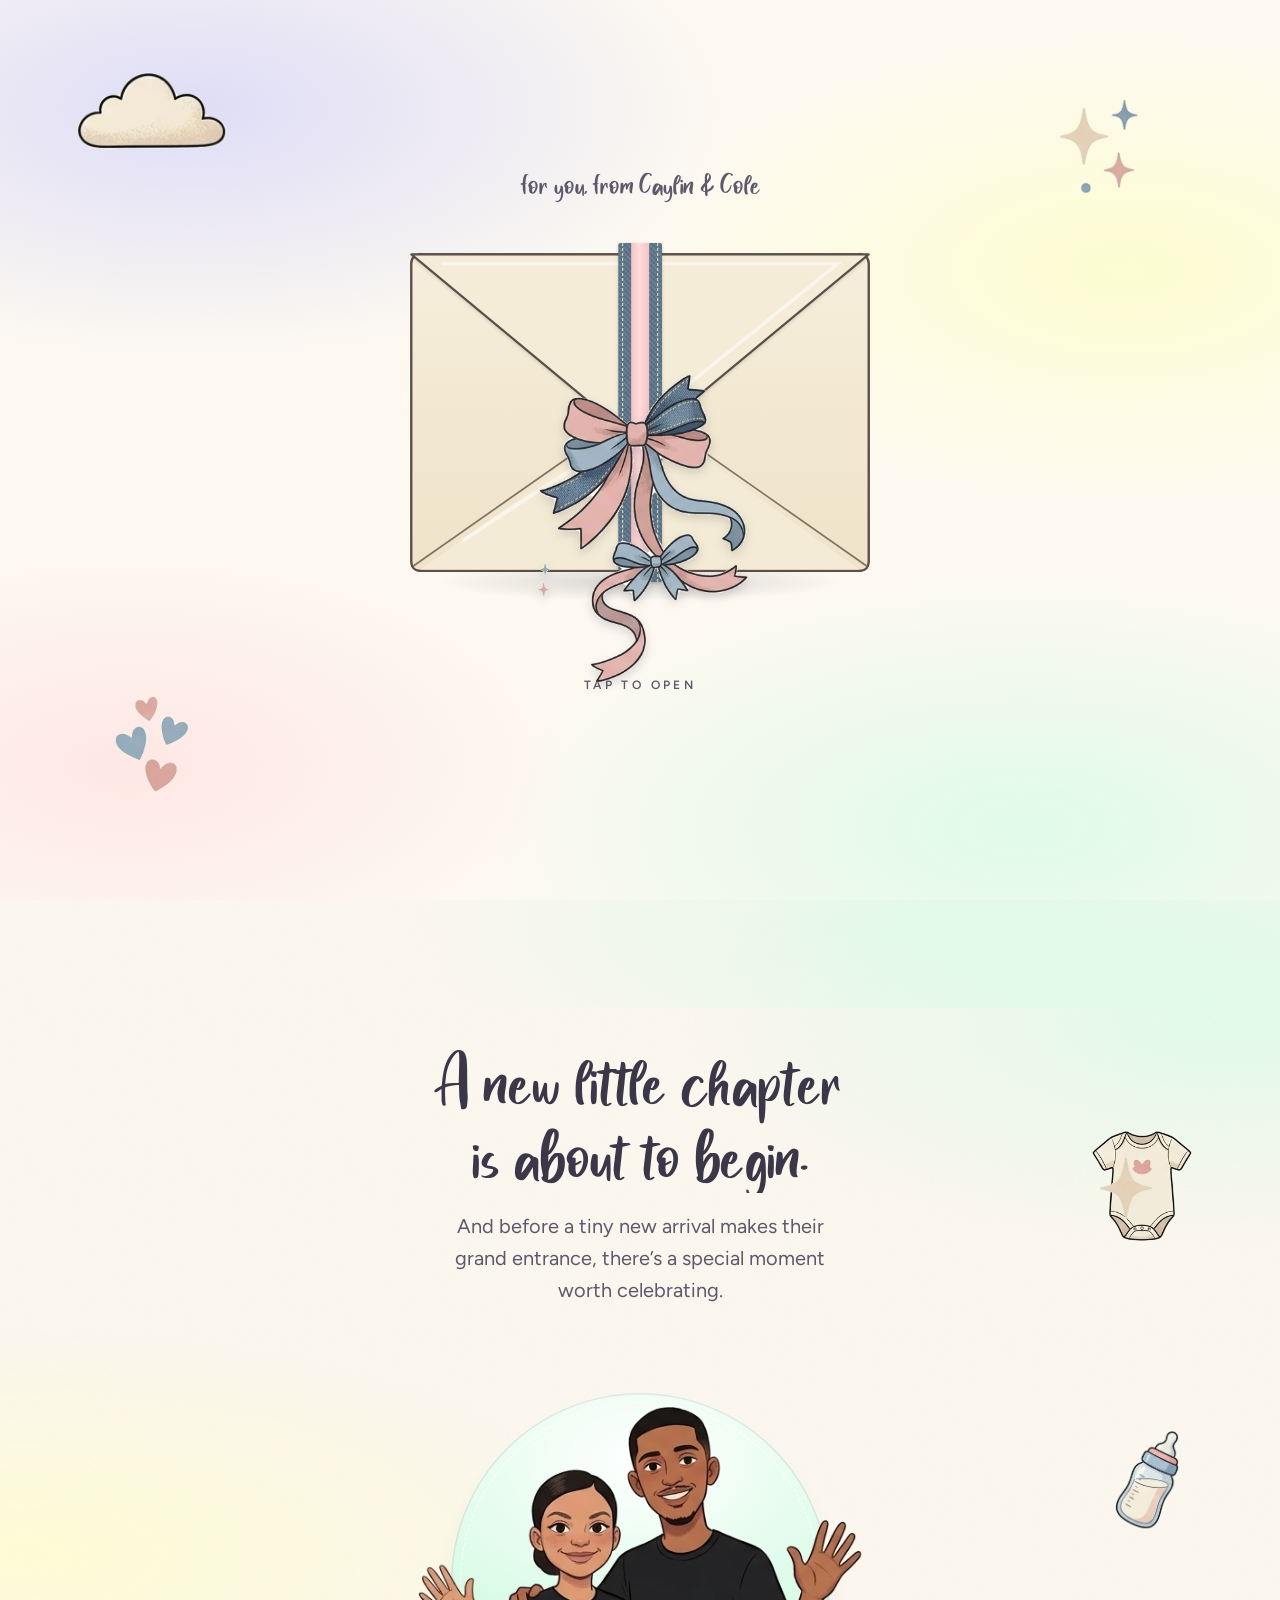
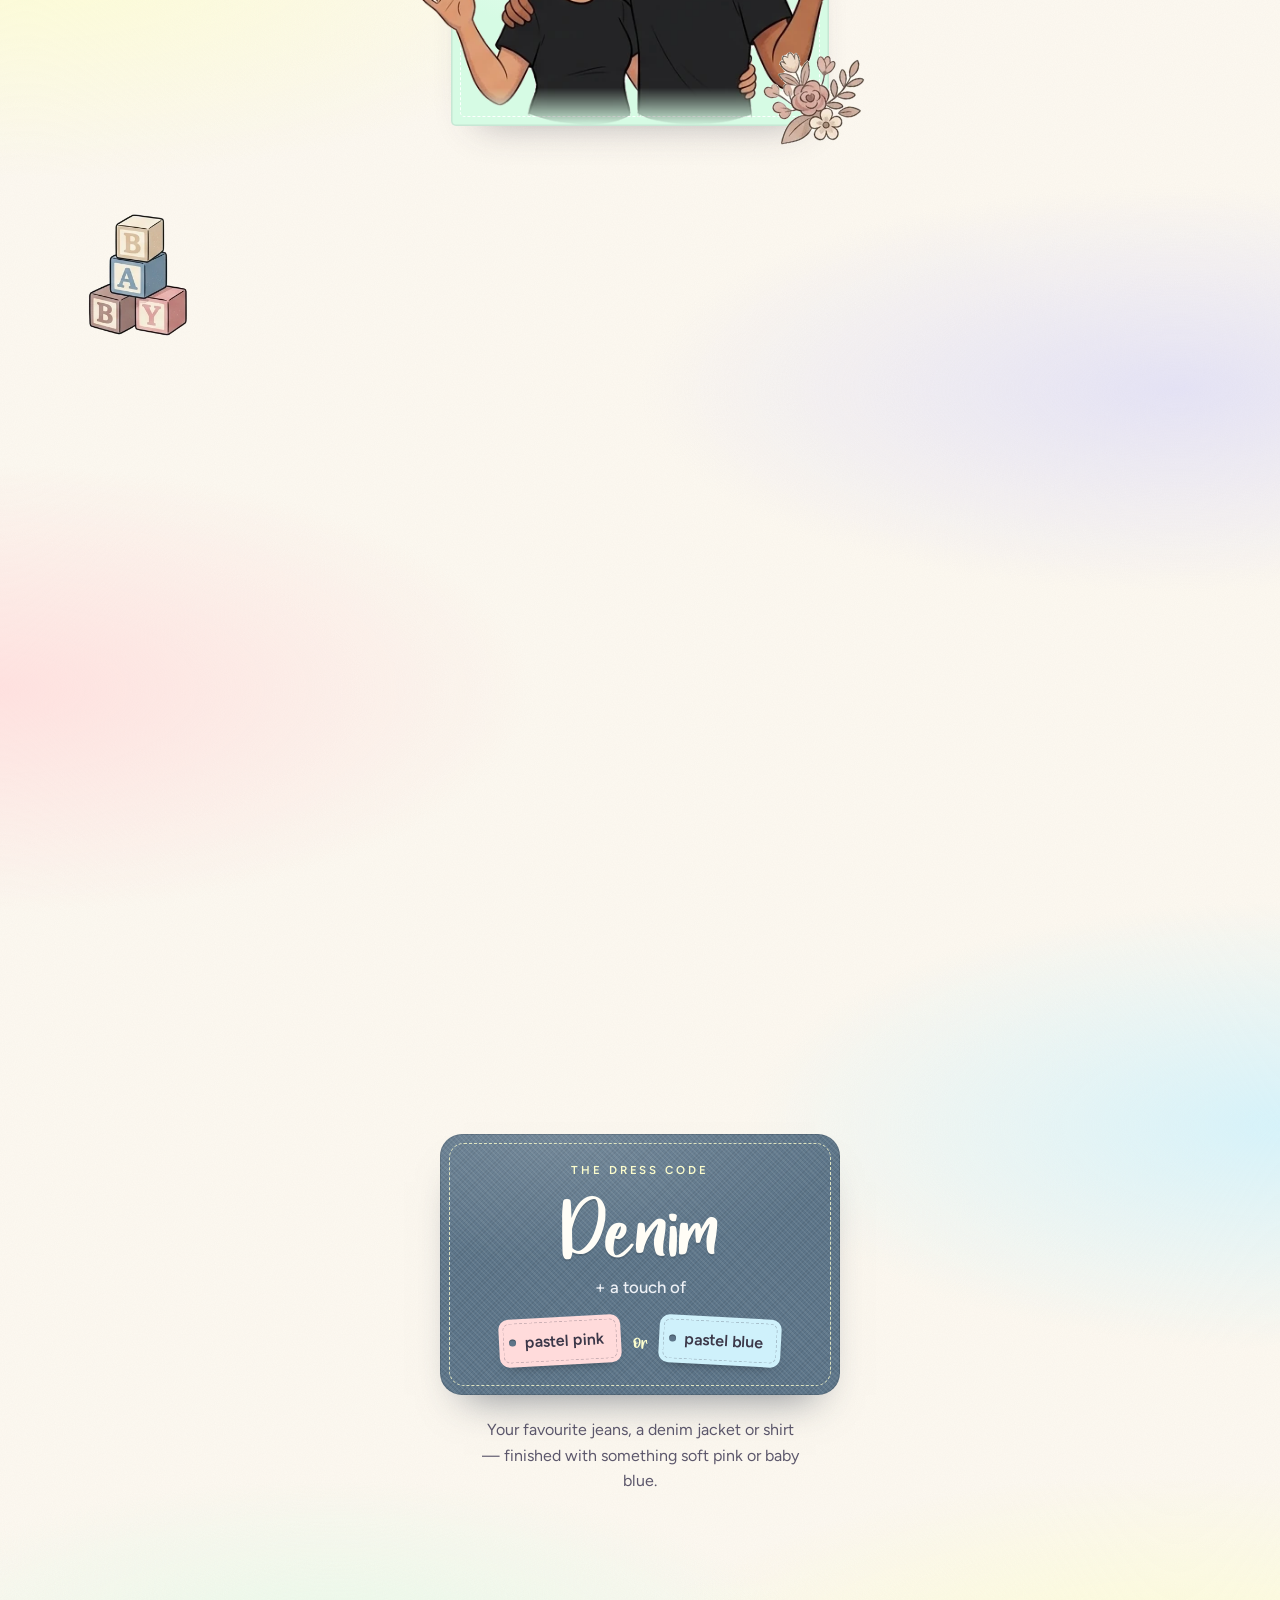
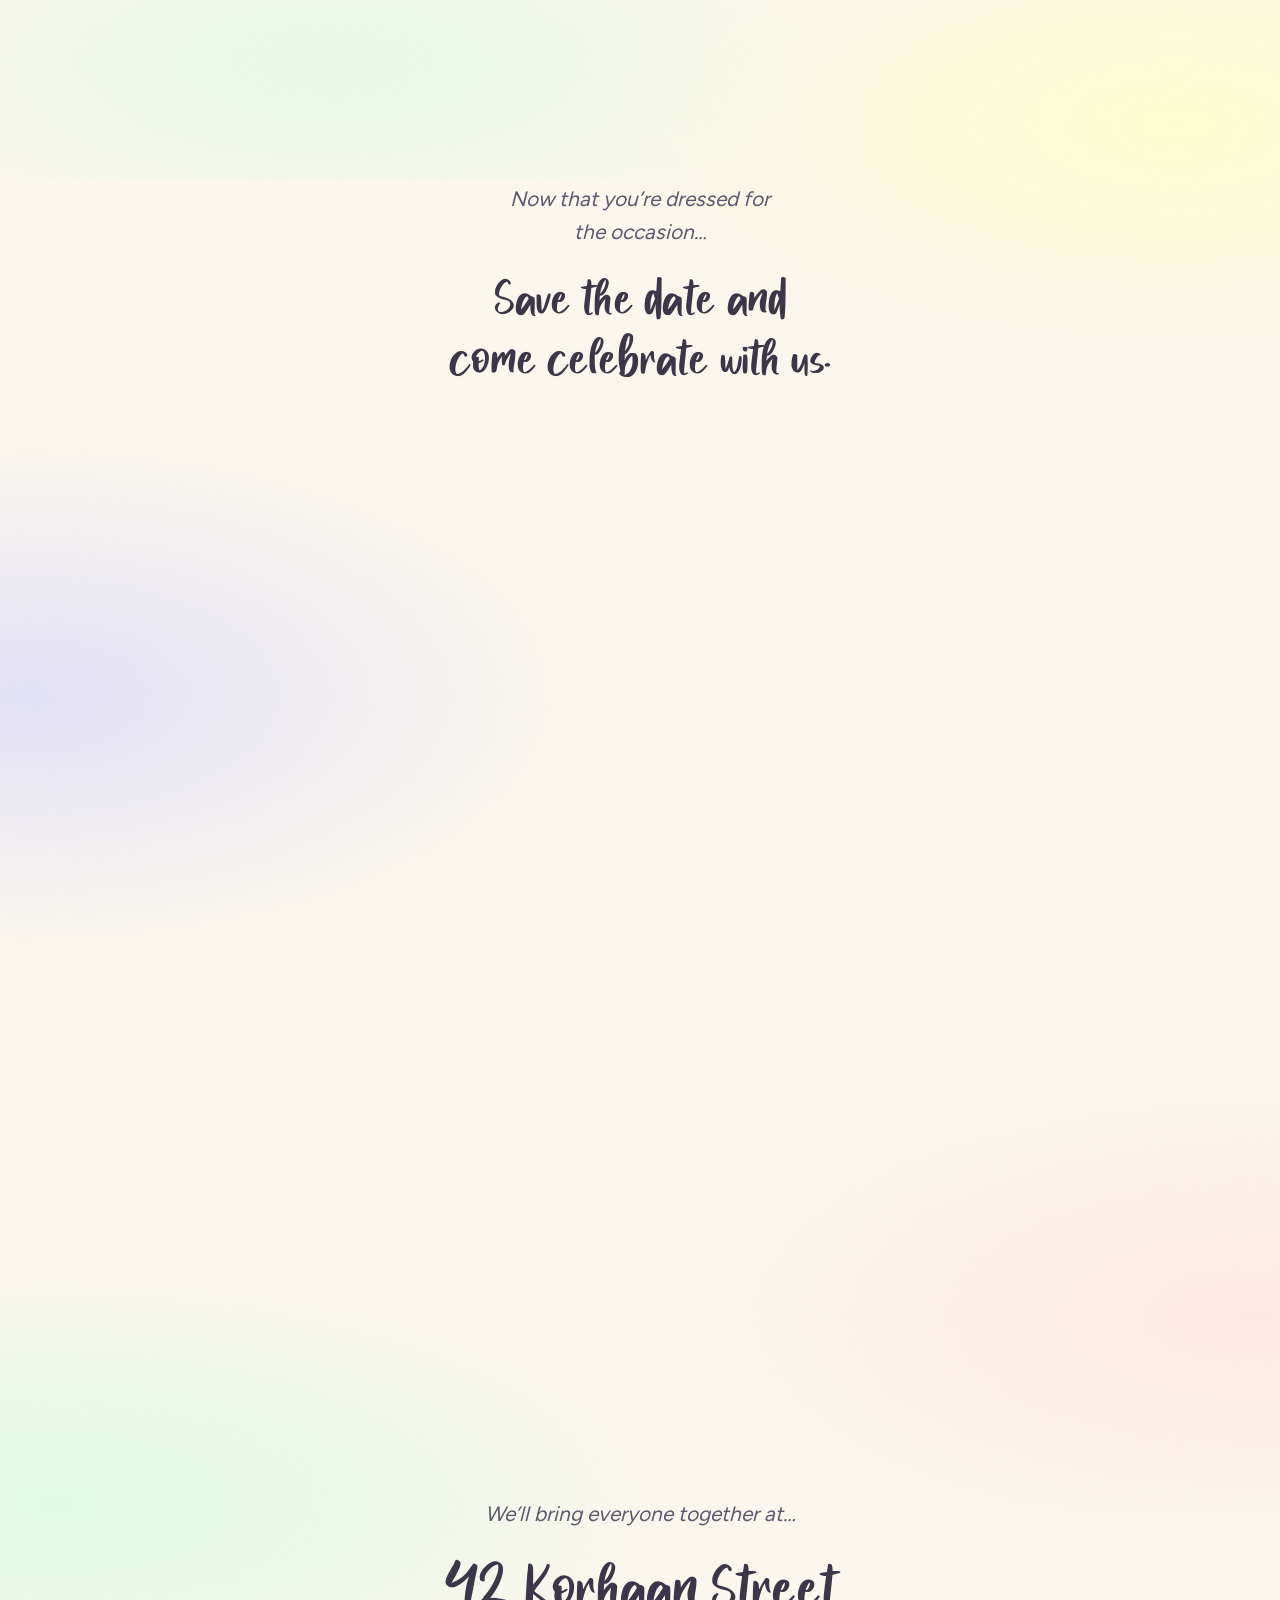
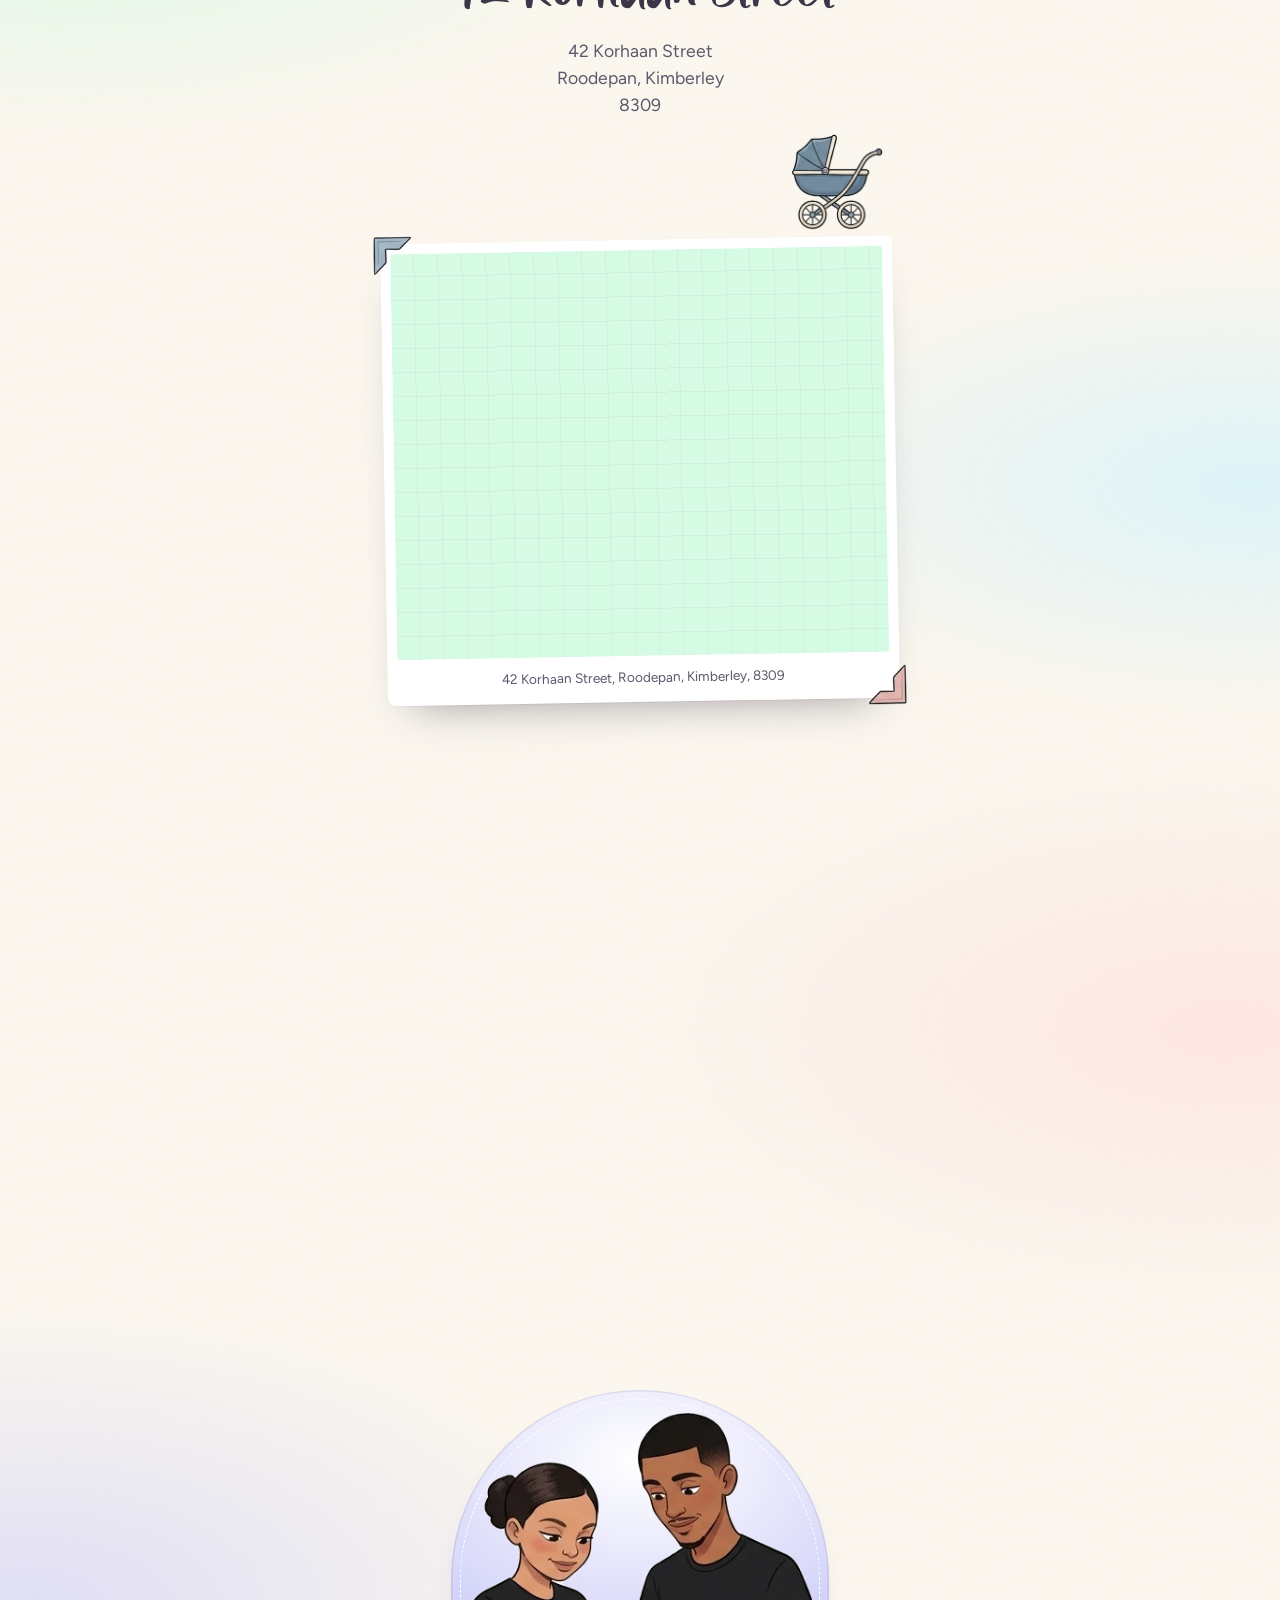
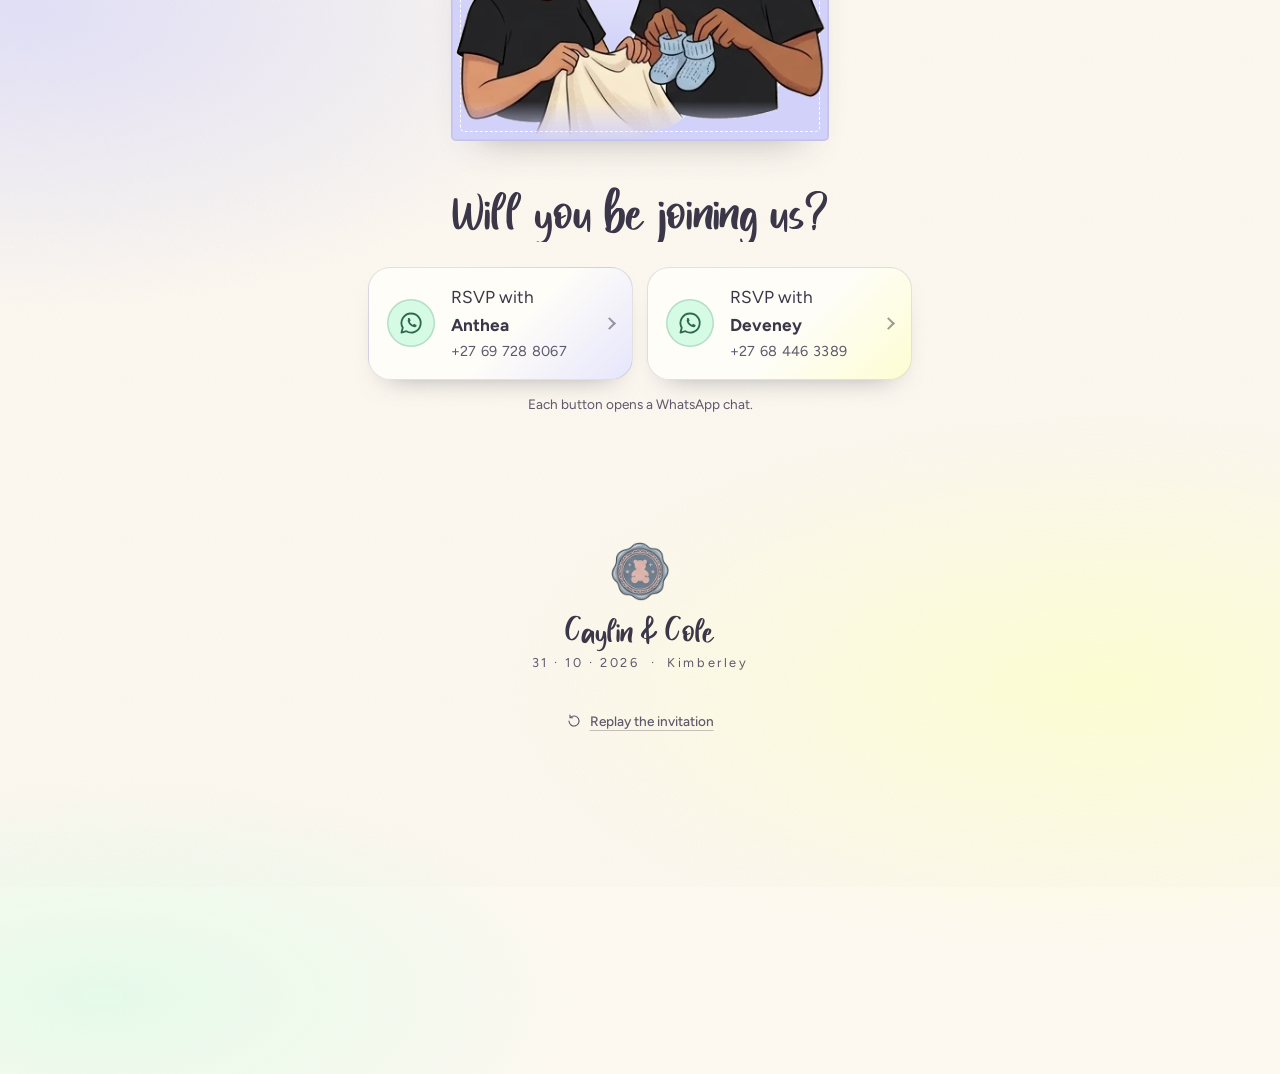
==== invites/caylin-cole-baby-shower-2026/index.html @ 1a82defd "feat: add Caylin and Cole baby shower invitation Static interactive invitation served from invites/c" ====
<!doctype html>
<html lang="en-ZA">
<head>
  <meta charset="utf-8">
  <meta name="viewport" content="width=device-width, initial-scale=1, viewport-fit=cover">
  <title>Caylin &amp; Cole · Baby Shower</title>
  <meta name="description" content="A little celebration is waiting for you. Join Caylin &amp; Cole for their baby shower on Saturday 31 October 2026 at 15:00 in Kimberley.">
  <meta name="theme-color" content="#fdf9f1">
  <meta name="color-scheme" content="light">

  <link rel="canonical" href="https://anonc0d3rb.github.io/arkum-interactive-invites/invites/caylin-cole-baby-shower-2026/">

  <!-- Link previews (WhatsApp, iMessage, Facebook, X) -->
  <meta property="og:type" content="website">
  <meta property="og:url" content="https://anonc0d3rb.github.io/arkum-interactive-invites/invites/caylin-cole-baby-shower-2026/">
  <meta property="og:locale" content="en_ZA">
  <meta property="og:title" content="Caylin &amp; Cole · Baby Shower">
  <meta property="og:description" content="A little celebration is waiting for you… Saturday 31 October 2026 · 15:00 · Kimberley">
  <meta property="og:image" content="https://anonc0d3rb.github.io/arkum-interactive-invites/invites/caylin-cole-baby-shower-2026/assets/social/og-image.jpg">
  <meta property="og:image:type" content="image/jpeg">
  <meta property="og:image:width" content="1200">
  <meta property="og:image:height" content="630">
  <meta property="og:image:alt" content="Illustration of Caylin and Cole waving, with the words Caylin &amp; Cole, Baby Shower">
  <meta name="twitter:card" content="summary_large_image">
  <meta name="twitter:title" content="Caylin &amp; Cole · Baby Shower">
  <meta name="twitter:description" content="A little celebration is waiting for you… Saturday 31 October 2026 · 15:00 · Kimberley">
  <meta name="twitter:image" content="https://anonc0d3rb.github.io/arkum-interactive-invites/invites/caylin-cole-baby-shower-2026/assets/social/og-image.jpg">
  <meta name="twitter:image:alt" content="Illustration of Caylin and Cole waving, with the words Caylin &amp; Cole, Baby Shower">
  <meta name="apple-mobile-web-app-title" content="Caylin &amp; Cole">

  <link rel="icon" href="assets/social/favicon.svg" type="image/svg+xml">
  <link rel="icon" href="assets/social/favicon-48.png" sizes="48x48" type="image/png">
  <link rel="apple-touch-icon" href="assets/social/apple-touch-icon.png">

  <link rel="preload" href="assets/fonts/mylove.woff2" as="font" type="font/woff2" crossorigin>
  <link rel="preload" href="assets/fonts/figtree.woff2" as="font" type="font/woff2" crossorigin>
  <link rel="preload" href="assets/img/ribbon-bow.webp" as="image" type="image/webp">
  <link rel="preload" href="assets/img/wax-seal.webp" as="image" type="image/webp">
  <link rel="stylesheet" href="css/styles.css">
  <script src="js/main.js" defer></script>
</head>
<body class="is-locked">

  <!-- Shared SVG definitions: envelope liner pattern -->
  <svg class="sr-defs" aria-hidden="true" focusable="false" width="0" height="0">
    <defs>
      <pattern id="liner" width="46" height="46" patternUnits="userSpaceOnUse" patternTransform="rotate(-8)">
        <rect width="46" height="46" fill="#d1d1f9"/>
        <path d="M11 13.5c-2.2-2.6-5.6-.4-4 2.3 1 1.6 4 3.7 4 3.7s3-2.1 4-3.7c1.6-2.7-1.8-4.9-4-2.3z" fill="#ffdbdb" stroke="#8f7f98" stroke-width=".7"/>
        <path d="M33 34.5c-2.2-2.6-5.6-.4-4 2.3 1 1.6 4 3.7 4 3.7s3-2.1 4-3.7c1.6-2.7-1.8-4.9-4-2.3z" fill="#cff1fb" stroke="#8f7f98" stroke-width=".7"/>
        <path d="M34 7l1.1 3.2 3.2 1.1-3.2 1.1L34 15.6l-1.1-3.2-3.2-1.1 3.2-1.1z" fill="#fcfdcd" stroke="#8f7f98" stroke-width=".6"/>
        <path d="M12 32l.8 2.2 2.2.8-2.2.8-.8 2.2-.8-2.2-2.2-.8 2.2-.8z" fill="#d6fbe4" stroke="#8f7f98" stroke-width=".6"/>
        <circle cx="23" cy="23" r="1.3" fill="#fff" opacity=".8"/>
        <circle cx="42" cy="22" r="1" fill="#fff" opacity=".8"/>
      </pattern>
      <linearGradient id="paperShade" x1="0" y1="0" x2="0" y2="1">
        <stop offset="0" stop-color="#f6eedb"/>
        <stop offset="1" stop-color="#efe3c8"/>
      </linearGradient>
    </defs>
  </svg>

  <!-- ============ OPENING: the closed invitation ============ -->
  <div class="opening" id="opening">
    <div class="opening__wash" aria-hidden="true"></div>
    <img class="opening__deco opening__deco--sparkles twinkle" src="assets/img/sparkles.webp" width="88" height="104" alt="" aria-hidden="true">
    <img class="opening__deco opening__deco--hearts float" src="assets/img/hearts.webp" width="101" height="131" alt="" aria-hidden="true">
    <img class="opening__deco opening__deco--cloud drift" src="assets/img/cloud.webp" width="144" height="75" alt="" aria-hidden="true">

    <div class="opening__stage">
      <p class="opening__from" aria-hidden="true">for you, from Caylin &amp; Cole</p>

      <button class="envelope" id="envelope" type="button" aria-label="Open the invitation from Caylin and Cole">
        <span class="envelope__float">
          <span class="envelope__shadow" aria-hidden="true"></span>

          <!-- back panel (lined inside) -->
          <svg class="envelope__back" viewBox="0 0 340 236" aria-hidden="true" focusable="false">
            <rect x="1" y="1" width="338" height="234" rx="7" fill="#efe4cc" stroke="#5b5048" stroke-width="1.6"/>
            <path d="M8 8h324v120L170 190 8 128z" fill="url(#liner)" opacity=".95"/>
          </svg>

          <!-- invitation card (slides out) -->
          <span class="envelope__card" id="card">
            <span class="card__inner">
              <img class="card__seal" src="assets/img/wax-seal.webp" width="142" height="144" alt="">
              <span class="card__names">Caylin &amp; Cole</span>
              <span class="card__kicker">Baby Shower</span>
            </span>
          </span>

          <!-- front pocket -->
          <svg class="envelope__front" viewBox="0 0 340 236" aria-hidden="true" focusable="false">
            <path d="M1 8Q1 1 8 1L170 132 332 1Q339 1 339 8V228Q339 235 332 235H8Q1 235 1 228Z" fill="url(#paperShade)" stroke="#5b5048" stroke-width="1.6" stroke-linejoin="round"/>
            <path d="M3 231L150 128Q170 116 190 128L337 231" fill="none" stroke="#5b5048" stroke-width="1.3" stroke-linecap="round" opacity=".75"/>
            <path d="M8 234L150 132Q170 121 190 132L332 234Z" fill="#f4ebd6"/>
            <path d="M40 212c30-20 60-40 90-58" stroke="#fff" stroke-width="3" stroke-linecap="round" opacity=".5"/>
          </svg>

          <!-- flap: outside + lined inside -->
          <span class="envelope__flap" id="flap">
            <svg class="flap__face flap__face--out" viewBox="0 0 340 140" preserveAspectRatio="none" aria-hidden="true" focusable="false">
              <path d="M1 1H339L186 128Q170 140 154 128Z" fill="#f5ecd8" stroke="#5b5048" stroke-width="1.6" stroke-linejoin="round"/>
              <path d="M24 8H316L180 118" fill="none" stroke="#fff" stroke-width="2.5" stroke-linecap="round" opacity=".55"/>
            </svg>
            <svg class="flap__face flap__face--in" viewBox="0 0 340 140" preserveAspectRatio="none" aria-hidden="true" focusable="false">
              <path d="M1 139H339L186 12Q170 0 154 12Z" fill="#efe4cc" stroke="#5b5048" stroke-width="1.6" stroke-linejoin="round"/>
              <path d="M22 133H318L180 21Q170 13 160 21Z" fill="url(#liner)"/>
            </svg>
          </span>

          <!-- ribbon band + bow -->
          <span class="envelope__ribbon" aria-hidden="true">
            <span class="ribbon__half ribbon__half--top" id="ribbonTop"></span>
            <span class="ribbon__half ribbon__half--bottom" id="ribbonBottom"></span>
          </span>
          <img class="envelope__bow" id="bow" src="assets/img/ribbon-bow.webp" width="312" height="455" alt="" aria-hidden="true">
        </span>
      </button>

      <p class="opening__hint" id="hint" aria-hidden="true">Tap to open</p>
    </div>
  </div>

  <!-- ============ THE STORY ============ -->
  <div class="progress" id="progress" aria-hidden="true">
    <span></span><span></span><span></span><span></span><span></span><span></span>
  </div>

  <main class="story" id="story">
    <svg class="thread" id="thread" aria-hidden="true" focusable="false">
      <defs>
        <mask id="threadMask" maskUnits="userSpaceOnUse">
          <path id="threadReveal" fill="none" stroke="#fff" stroke-width="10" stroke-linecap="round"/>
        </mask>
      </defs>
      <path id="threadPath" class="thread__path" mask="url(#threadMask)"/>
    </svg>

    <!-- 01 · Welcome -->
    <section class="chapter chapter--welcome" id="welcome" aria-labelledby="welcome-title" data-chapter="0">
      <div class="deco" data-speed="-0.08" style="left:3%;top:12%;width:clamp(78px,24vw,150px)"><img class="drift" src="assets/img/cloud.webp" width="144" height="75" alt=""></div>
      <div class="deco" data-speed="0.06" style="right:4%;top:22%;width:clamp(48px,13vw,84px)"><img class="twinkle" src="assets/img/sparkles.webp" width="88" height="104" alt=""></div>
      <div class="deco" data-speed="-0.12" style="right:-4%;top:60%;width:clamp(70px,20vw,130px)"><img class="drift drift--slow" src="assets/img/cloud.webp" width="144" height="75" alt=""></div>
      <div class="deco" data-speed="0.1" style="left:7%;top:70%;width:clamp(40px,11vw,70px)"><img class="float" src="assets/img/hearts.webp" width="101" height="131" alt=""></div>
      <div class="deco" data-speed="0.04" style="right:14%;top:80%;width:clamp(44px,12vw,72px)"><img class="float float--alt" src="assets/img/confetti.webp" width="96" height="58" alt=""></div>

      <div class="chapter__inner welcome">
        <img class="welcome__seal" data-reveal="scale" src="assets/img/wax-seal.webp" width="142" height="144" alt="">
        <p class="eyebrow" data-reveal style="--d:.15s">Caylin &amp; Cole · Baby Shower</p>
        <h1 class="display display--xl" id="welcome-title" tabindex="-1" data-reveal="ink" style="--d:.35s">A little celebration is waiting for you…</h1>
        <p class="welcome__cue" data-reveal style="--d:1.2s">
          <span>Scroll to begin</span>
          <span class="cue-line" aria-hidden="true"></span>
        </p>
      </div>
    </section>

    <!-- 02 · Occasion -->
    <section class="chapter chapter--occasion" id="occasion" aria-labelledby="occasion-title" data-chapter="1">
      <div class="deco" data-speed="0.1" style="left:2%;top:4%;width:clamp(58px,16vw,110px)"><img class="float" src="assets/img/booties.webp" width="166" height="161" alt="" loading="lazy" decoding="async"></div>
      <div class="deco" data-speed="-0.06" style="right:3%;top:9%;width:clamp(52px,15vw,100px)"><img class="float float--alt" src="assets/img/onesie.webp" width="171" height="190" alt="" loading="lazy" decoding="async"></div>
      <div class="deco" data-speed="0.05" style="right:6%;top:30%;width:clamp(34px,9vw,54px)"><img class="twinkle" src="assets/img/sparkle.webp" width="55" height="64" alt="" loading="lazy" decoding="async"></div>
      <div class="deco" data-speed="0.12" style="left:3%;top:90%;width:clamp(50px,14vw,100px)"><img class="float float--slow" src="assets/img/blocks.webp" width="175" height="215" alt="" loading="lazy" decoding="async"></div>
      <div class="deco" data-speed="-0.08" style="right:4%;top:33%;width:clamp(34px,9vw,64px)"><img class="float" src="assets/img/bottle.webp" width="133" height="205" alt="" loading="lazy" decoding="async"></div>

      <div class="chapter__inner">
        <h2 class="display display--lg" id="occasion-title" data-reveal="ink">A new little chapter is about to begin.</h2>
        <p class="lede" data-reveal style="--d:.2s">And before a tiny new arrival makes their grand entrance, there’s a special moment worth celebrating.</p>

        <figure class="portrait portrait--mint" data-reveal="portrait">
          <span class="portrait__arch" aria-hidden="true"></span>
          <img class="portrait__img" src="assets/img/couple-welcome.webp" width="492" height="353" alt="Illustration of Caylin and Cole smiling and waving hello" loading="lazy" decoding="async">
          <img class="portrait__flowers" src="assets/img/flowers.webp" width="144" height="137" alt="" aria-hidden="true" loading="lazy" decoding="async">
        </figure>

        <p class="names" aria-label="Caylin and Cole">
          <span class="names__one" data-reveal="ink">Caylin</span>
          <span class="names__amp" data-reveal="scale" style="--d:.35s">&amp;</span>
          <span class="names__two" data-reveal="ink" style="--d:.55s">Cole</span>
        </p>
        <p class="lede lede--strong" data-reveal style="--d:.9s">are getting ready to become parents…</p>
        <p class="lede" data-reveal style="--d:.2s">…and we’d love for you to be part of the celebration.</p>
      </div>
    </section>

    <!-- 03 · Dress code -->
    <section class="chapter chapter--dress" id="dress" aria-labelledby="dress-title" data-chapter="2">
      <div class="deco" data-speed="-0.08" style="right:2%;top:3%;width:clamp(60px,17vw,112px)"><img class="float float--alt" src="assets/img/bow-denim.webp" width="154" height="146" alt="" loading="lazy" decoding="async"></div>
      <div class="deco" data-speed="0.1" style="left:5%;top:5%;width:clamp(30px,8vw,48px)"><img class="float" src="assets/img/heart-pink.webp" width="47" height="46" alt="" loading="lazy" decoding="async"></div>
      <div class="deco" data-speed="0.06" style="right:8%;top:40%;width:clamp(26px,7vw,42px)"><img class="float float--slow" src="assets/img/heart-blue.webp" width="39" height="41" alt="" loading="lazy" decoding="async"></div>

      <div class="chapter__inner">
        <p class="lede lede--intro" data-reveal>And for this little celebration, we’ve got a look in mind…</p>

        <div class="moodboard">
          <figure class="portrait portrait--round portrait--split" data-reveal="portrait">
            <span class="portrait__arch" aria-hidden="true"></span>
            <img class="portrait__img" src="assets/img/couple-seated.webp" width="450" height="357" alt="Illustration of Caylin and Cole sitting together, Caylin in soft pink and Cole in blue denim jeans" loading="lazy" decoding="async">
          </figure>
          <img class="moodboard__item moodboard__item--jacket float float--slow" data-reveal="left" style="--d:.3s" src="assets/img/jacket.webp" width="179" height="144" alt="" loading="lazy" decoding="async">
          <img class="moodboard__item moodboard__item--pocket float" data-reveal="right" style="--d:.45s" src="assets/img/pocket.webp" width="95" height="102" alt="" loading="lazy" decoding="async">
          <img class="moodboard__item moodboard__item--swatch" data-reveal="right" style="--d:.6s" src="assets/img/denim-swatch.webp" width="119" height="146" alt="" loading="lazy" decoding="async">
        </div>

        <div class="denim-card" data-reveal="scale">
          <h2 class="visually-hidden" id="dress-title">Dress code: denim with a touch of pastel pink or pastel blue</h2>
          <p class="denim-card__label" aria-hidden="true">The dress code</p>
          <p class="denim-card__main display" aria-hidden="true" data-reveal="ink" style="--d:.3s">Denim</p>
          <p class="denim-card__plus" aria-hidden="true">+ a touch of</p>
          <div class="swatches" aria-hidden="true">
            <span class="swatch swatch--pink" data-reveal="left" style="--d:.7s">pastel pink</span>
            <span class="swatch__or">or</span>
            <span class="swatch swatch--blue" data-reveal="right" style="--d:.85s">pastel blue</span>
          </div>
        </div>
        <p class="note" data-reveal style="--d:.2s">Your favourite jeans, a denim jacket or shirt — finished with something soft pink or baby blue.</p>
      </div>
    </section>

    <!-- 04 · Date & time -->
    <section class="chapter chapter--date" id="date" aria-labelledby="date-title" data-chapter="3">
      <div class="deco" data-speed="-0.14" style="left:-2%;top:6%;width:clamp(64px,19vw,124px)"><img class="float float--slow" src="assets/img/balloons.webp" width="172" height="257" alt="" loading="lazy" decoding="async"></div>
      <div class="deco" data-speed="-0.1" style="right:1%;top:28%;width:clamp(66px,19vw,128px)"><img class="float" src="assets/img/balloon-cluster.webp" width="191" height="146" alt="" loading="lazy" decoding="async"></div>
      <div class="deco" data-speed="0.05" style="left:6%;top:47%;width:clamp(36px,10vw,62px)"><img class="twinkle" src="assets/img/sparkles.webp" width="88" height="104" alt="" loading="lazy" decoding="async"></div>
      <div class="deco" data-speed="0.08" style="right:4%;top:88%;width:clamp(40px,11vw,70px)"><img class="float float--alt" src="assets/img/confetti.webp" width="96" height="58" alt="" loading="lazy" decoding="async"></div>

      <div class="chapter__inner">
        <p class="lede lede--intro" data-reveal>Now that you’re dressed for the occasion…</p>
        <h2 class="display display--md" id="date-title" data-reveal="ink" style="--d:.2s">Save the date and come celebrate with us.</h2>

        <div class="when" role="group" aria-label="Saturday 31 October 2026 at 15:00">
          <p class="when__day" data-reveal="fade" aria-hidden="true">Saturday</p>
          <p class="when__date" aria-hidden="true">
            <span class="when__num" data-reveal="rise" style="--d:.15s">31</span>
            <span class="when__month" data-reveal="ink" style="--d:.55s">October</span>
            <span class="when__year" data-reveal style="--d:.95s">2026</span>
          </p>
          <span class="when__rule" data-reveal="rule" style="--d:1.2s" aria-hidden="true"><img src="assets/img/heart-pink.webp" width="47" height="46" alt="" loading="lazy" decoding="async"></span>
          <p class="when__time" aria-hidden="true">
            <span class="when__clock" data-reveal="ink" style="--d:1.45s">15:00</span>
            <span class="when__pm" data-reveal="fade" style="--d:1.9s">3 o’clock in the afternoon</span>
          </p>
        </div>

        <figure class="portrait portrait--yellow" data-reveal="portrait">
          <span class="portrait__arch" aria-hidden="true"></span>
          <img class="portrait__img" src="assets/img/couple-celebrate.webp" width="523" height="355" alt="Illustration of Caylin and Cole celebrating, Caylin with a party blower and Cole waving" loading="lazy" decoding="async">
          <img class="portrait__gift" src="assets/img/gift-pink.webp" width="175" height="186" alt="" aria-hidden="true" loading="lazy" decoding="async">
        </figure>
      </div>
    </section>

    <!-- 05 · Location -->
    <section class="chapter chapter--place" id="place" aria-labelledby="place-title" data-chapter="4">
      <div class="deco" data-speed="-0.06" style="right:-3%;top:4%;width:clamp(70px,21vw,136px)"><img class="drift" src="assets/img/cloud.webp" width="144" height="75" alt="" loading="lazy" decoding="async"></div>
      <div class="deco" data-speed="0.06" style="left:4%;top:12%;width:clamp(30px,8vw,48px)"><img class="twinkle" src="assets/img/sparkle.webp" width="55" height="64" alt="" loading="lazy" decoding="async"></div>

      <div class="chapter__inner">
        <p class="lede lede--intro" data-reveal>We’ll bring everyone together at…</p>
        <h2 class="display display--lg" id="place-title" data-reveal="ink" style="--d:.2s">42 Korhaan Street</h2>
        <address class="address" data-reveal style="--d:.6s">
          42 Korhaan Street<br>
          Roodepan, Kimberley<br>
          8309
        </address>

        <div class="stroller-lane" aria-hidden="true">
          <img class="stroller" data-reveal="roll" src="assets/img/stroller.webp" width="188" height="197" alt="" loading="lazy" decoding="async">
        </div>

        <figure class="map" data-reveal="scale">
          <img class="map__corner map__corner--tl" src="assets/img/corner-blue.webp" width="61" height="60" alt="" aria-hidden="true" loading="lazy" decoding="async">
          <img class="map__corner map__corner--br" src="assets/img/corner-pink.webp" width="60" height="61" alt="" aria-hidden="true" loading="lazy" decoding="async">
          <div class="map__frame">
            <iframe
              title="Map showing 42 Korhaan Street, Roodepan, Kimberley"
              src="https://maps.google.com/maps?q=42%20Korhaan%20Street%2C%20Roodepan%2C%20Kimberley%2C%208309%2C%20South%20Africa&amp;z=16&amp;output=embed"
              loading="lazy"
              referrerpolicy="no-referrer-when-downgrade"
              allowfullscreen></iframe>
          </div>
          <figcaption class="map__caption">42 Korhaan Street, Roodepan, Kimberley, 8309</figcaption>
        </figure>

        <a class="btn btn--map" data-reveal style="--d:.15s"
           href="https://www.google.com/maps/search/?api=1&amp;query=42%20Korhaan%20Street%2C%20Roodepan%2C%20Kimberley%2C%208309%2C%20South%20Africa"
           target="_blank" rel="noopener">
          <svg class="btn__icon" viewBox="0 0 24 24" aria-hidden="true" focusable="false"><path d="M12 21s-6.5-5.6-6.5-11a6.5 6.5 0 0 1 13 0c0 5.4-6.5 11-6.5 11z" fill="none" stroke="currentColor" stroke-width="1.8" stroke-linejoin="round"/><circle cx="12" cy="10" r="2.4" fill="currentColor"/></svg>
          <span>Open in Google Maps</span>
        </a>
      </div>
    </section>

    <!-- 06 · RSVP -->
    <section class="chapter chapter--rsvp" id="rsvp" aria-labelledby="rsvp-title" data-chapter="5">
      <div class="deco" data-speed="0.08" style="left:2%;top:26%;width:clamp(64px,18vw,118px)"><img class="float float--slow" src="assets/img/teddy.webp" width="169" height="214" alt="" loading="lazy" decoding="async"></div>
      <div class="deco" data-speed="-0.08" style="right:2%;top:31%;width:clamp(58px,16vw,106px)"><img class="float float--alt" src="assets/img/gift-cream.webp" width="181" height="177" alt="" loading="lazy" decoding="async"></div>
      <div class="deco" data-speed="0.04" style="right:10%;top:4%;width:clamp(40px,11vw,68px)"><img class="float" src="assets/img/hearts.webp" width="101" height="131" alt="" loading="lazy" decoding="async"></div>

      <div class="chapter__inner">
        <h2 class="display display--lg" id="rsvp-title" data-reveal="ink">And now, all that’s missing is you.</h2>
        <p class="lede" data-reveal style="--d:.3s">Come celebrate this beautiful new beginning with Caylin &amp; Cole.</p>

        <figure class="portrait portrait--lavender" data-reveal="portrait">
          <span class="portrait__arch" aria-hidden="true"></span>
          <img class="portrait__img" src="assets/img/couple-baby.webp" width="395" height="353" alt="Illustration of Caylin and Cole holding a baby blanket and a tiny pair of knitted booties" loading="lazy" decoding="async">
        </figure>

        <p class="question display" data-reveal="ink">Will you be joining us?</p>

        <div class="rsvp" data-reveal style="--d:.3s">
          <a class="rsvp__btn rsvp__btn--anthea" href="https://wa.me/27697288067?text=Hi%20Anthea!%20I%E2%80%99m%20RSVPing%20for%20Caylin%20%26%20Cole%E2%80%99s%20baby%20shower%20on%2031%20October%202026."
             target="_blank" rel="noopener" aria-label="RSVP with Anthea on WhatsApp, +27 69 728 8067">
            <span class="rsvp__icon" aria-hidden="true">
              <svg viewBox="0 0 24 24" focusable="false"><path d="M12 3.2a8.8 8.8 0 0 0-7.6 13.2L3.2 20.8l4.5-1.2A8.8 8.8 0 1 0 12 3.2z" fill="none" stroke="currentColor" stroke-width="1.7" stroke-linejoin="round"/><path d="M9.1 7.9c.2-.4.5-.5.8-.5h.5c.2 0 .4.1.5.4l.7 1.6c.1.2 0 .5-.1.6l-.5.6c-.1.2-.1.4 0 .5.6 1 1.4 1.8 2.4 2.4.2.1.4.1.5 0l.6-.5c.2-.1.4-.2.6-.1l1.6.7c.3.1.4.3.4.5v.5c0 .3-.1.6-.5.8-.6.4-1.4.6-2.2.4-2.4-.6-4.8-3-5.4-5.4-.2-.8 0-1.6.4-2.2z" fill="currentColor"/></svg>
            </span>
            <span class="rsvp__text">
              <span class="rsvp__label">RSVP with <strong>Anthea</strong></span>
              <span class="rsvp__num">+27 69 728 8067</span>
            </span>
          </a>
          <a class="rsvp__btn rsvp__btn--deveney" href="https://wa.me/27684463389?text=Hi%20Deveney!%20I%E2%80%99m%20RSVPing%20for%20Caylin%20%26%20Cole%E2%80%99s%20baby%20shower%20on%2031%20October%202026."
             target="_blank" rel="noopener" aria-label="RSVP with Deveney on WhatsApp, +27 68 446 3389">
            <span class="rsvp__icon" aria-hidden="true">
              <svg viewBox="0 0 24 24" focusable="false"><path d="M12 3.2a8.8 8.8 0 0 0-7.6 13.2L3.2 20.8l4.5-1.2A8.8 8.8 0 1 0 12 3.2z" fill="none" stroke="currentColor" stroke-width="1.7" stroke-linejoin="round"/><path d="M9.1 7.9c.2-.4.5-.5.8-.5h.5c.2 0 .4.1.5.4l.7 1.6c.1.2 0 .5-.1.6l-.5.6c-.1.2-.1.4 0 .5.6 1 1.4 1.8 2.4 2.4.2.1.4.1.5 0l.6-.5c.2-.1.4-.2.6-.1l1.6.7c.3.1.4.3.4.5v.5c0 .3-.1.6-.5.8-.6.4-1.4.6-2.2.4-2.4-.6-4.8-3-5.4-5.4-.2-.8 0-1.6.4-2.2z" fill="currentColor"/></svg>
            </span>
            <span class="rsvp__text">
              <span class="rsvp__label">RSVP with <strong>Deveney</strong></span>
              <span class="rsvp__num">+27 68 446 3389</span>
            </span>
          </a>
        </div>
        <p class="rsvp__hint" data-reveal style="--d:.45s">Each button opens a WhatsApp chat.</p>
      </div>

      <footer class="finale">
        <img class="finale__seal" src="assets/img/wax-seal.webp" width="142" height="144" alt="" loading="lazy" decoding="async">
        <p class="finale__names display">Caylin &amp; Cole</p>
        <p class="finale__meta">31 · 10 · 2026 &nbsp;·&nbsp; Kimberley</p>
        <button class="replay" id="replay" type="button">
          <svg viewBox="0 0 24 24" aria-hidden="true" focusable="false"><path d="M4.5 12a7.5 7.5 0 1 0 2.3-5.4" fill="none" stroke="currentColor" stroke-width="1.7" stroke-linecap="round"/><path d="M6 3.2v3.9h3.9" fill="none" stroke="currentColor" stroke-width="1.7" stroke-linecap="round" stroke-linejoin="round"/></svg>
          Replay the invitation
        </button>
      </footer>
    </section>
  </main>

  <noscript>
    <style>.opening{display:none}.story{visibility:visible}[data-reveal]{opacity:1!important;transform:none!important;-webkit-mask:none!important;mask:none!important}body.is-locked{overflow:auto}</style>
  </noscript>
</body>
</html>
---- invites/caylin-cole-baby-shower-2026/css/styles.css ----
/* =========================================================
   Caylin & Cole · Baby Shower — interactive invitation
   ========================================================= */

@font-face {
  font-family: "MyLove";
  src: url("../assets/fonts/mylove.woff2") format("woff2");
  font-display: block;
}
@font-face {
  font-family: "Figtree";
  src: url("../assets/fonts/figtree.woff2") format("woff2");
  font-weight: 400 700;
  font-display: swap;
}

:root {
  /* "Baby Is Born" palette */
  --pink: #ffdbdb;
  --blue: #cff1fb;
  --lavender: #d1d1f9;
  --mint: #d6fbe4;
  --yellow: #fcfdcd;

  /* paper + ink */
  --paper: #fdf9f1;
  --card: #fcf7ee;
  --ink: #3b3748;
  --ink-soft: #5d586c;
  --accent: #625ba3;          /* deep lavender for small labels */
  --line: #5b5048;            /* illustration outline tone */

  /* denim motif */
  --denim: #5d7589;
  --denim-deep: #4a6072;
  --stitch: var(--yellow);

  --font-display: "MyLove", "Segoe Script", "Brush Script MT", cursive;
  --font-body: "Figtree", system-ui, -apple-system, "Segoe UI", Roboto, sans-serif;

  --ease: cubic-bezier(.22, .8, .24, 1);
  --gutter: clamp(20px, 6vw, 40px);
}

*, *::before, *::after { box-sizing: border-box; }

html {
  -webkit-text-size-adjust: 100%;
  text-size-adjust: 100%;
  background: var(--paper);
}

body {
  margin: 0;
  min-height: 100vh;
  font-family: var(--font-body);
  font-size: 1.0625rem;
  line-height: 1.6;
  color: var(--ink);
  background-color: var(--paper);
  /* faint paper grain */
  background-image: url("data:image/svg+xml,%3Csvg xmlns='http://www.w3.org/2000/svg' width='160' height='160'%3E%3Cfilter id='n'%3E%3CfeTurbulence type='fractalNoise' baseFrequency='.9' numOctaves='2' stitchTiles='stitch'/%3E%3CfeColorMatrix values='0 0 0 0 .36 0 0 0 0 .31 0 0 0 0 .28 0 0 0 .05 0'/%3E%3C/filter%3E%3Crect width='160' height='160' filter='url(%23n)'/%3E%3C/svg%3E");
  -webkit-font-smoothing: antialiased;
  -webkit-tap-highlight-color: transparent;
}

body.is-locked { overflow: hidden; }

img { display: block; max-width: 100%; height: auto; }

.visually-hidden, .sr-defs {
  position: absolute !important;
  width: 1px; height: 1px;
  overflow: hidden;
  clip: rect(0 0 0 0);
  clip-path: inset(50%);
  white-space: nowrap;
}

:focus-visible {
  outline: 3px solid var(--accent);
  outline-offset: 4px;
  border-radius: 12px;
}

/* ---------- type ---------- */

.display {
  font-family: var(--font-display);
  font-weight: 400;
  line-height: 1.08;
  letter-spacing: .005em;
  margin: 0;
  text-wrap: balance;
}
.display--xl { font-size: clamp(2.7rem, 11.5vw, 4.9rem); }
.display--lg { font-size: clamp(2.45rem, 10vw, 4.3rem); }
.display--md { font-size: clamp(2.1rem, 8.4vw, 3.5rem); }

.eyebrow {
  margin: 0;
  font-size: .75rem;
  font-weight: 600;
  letter-spacing: .24em;
  text-transform: uppercase;
  color: var(--accent);
}

.lede {
  margin: 1.1rem auto 0;
  max-width: 30ch;
  font-size: clamp(1.0625rem, 4.2vw, 1.25rem);
  color: var(--ink-soft);
  text-wrap: pretty;
}
.lede--strong { color: var(--ink); font-weight: 600; margin-top: .4rem; }
.lede--intro {
  margin: 0 auto 1rem;
  font-size: clamp(1.1rem, 4.4vw, 1.3rem);
  font-style: italic;
  color: var(--ink-soft);
}

/* =========================================================
   OPENING
   ========================================================= */

.opening {
  position: fixed;
  inset: 0;
  z-index: 50;
  display: grid;
  place-items: center;
  overflow: hidden;
  background-color: var(--paper);
  cursor: pointer;
}
.opening[hidden] { display: none; }

.opening__wash,
.chapter::before {
  content: "";
  position: absolute;
  pointer-events: none;
}
.opening__wash {
  inset: 0;
  background:
    radial-gradient(60% 40% at 15% 12%, color-mix(in srgb, var(--lavender) 70%, transparent), transparent 70%),
    radial-gradient(55% 38% at 88% 30%, color-mix(in srgb, var(--yellow) 90%, transparent), transparent 70%),
    radial-gradient(60% 40% at 80% 92%, color-mix(in srgb, var(--mint) 75%, transparent), transparent 70%),
    radial-gradient(50% 35% at 10% 85%, color-mix(in srgb, var(--pink) 60%, transparent), transparent 70%);
}

.opening__deco { position: absolute; pointer-events: none; }
.opening__deco--sparkles { width: clamp(46px, 12vw, 80px); top: 11%; right: 11%; }
.opening__deco--hearts { width: clamp(44px, 11vw, 74px); bottom: 12%; left: 9%; }
.opening__deco--cloud { width: clamp(80px, 24vw, 150px); top: 8%; left: 6%; }

.opening__stage {
  position: relative;
  display: flex;
  flex-direction: column;
  align-items: center;
  padding: 0 var(--gutter);
  /* room for the ribbon tails hanging under the envelope */
  padding-bottom: 5vh;
}

.opening__from {
  margin: 0 0 clamp(1.5rem, 5vh, 2.75rem);
  font-family: var(--font-display);
  font-size: clamp(1.4rem, 6vw, 1.9rem);
  color: var(--ink-soft);
}

.opening__hint {
  margin: clamp(4.5rem, 16vw, 6.5rem) 0 0;
  font-size: .75rem;
  font-weight: 600;
  letter-spacing: .28em;
  text-transform: uppercase;
  color: var(--ink-soft);
  animation: hintPulse 2.8s ease-in-out infinite;
}

/* ---------- envelope ---------- */

.envelope {
  -webkit-appearance: none;
  appearance: none;
  display: block;
  position: relative;
  width: min(80vw, 360px);
  aspect-ratio: 340 / 236;
  padding: 0;
  border: 0;
  background: none;
  cursor: pointer;
  color: inherit;
  font: inherit;
}
.envelope:focus-visible { outline-offset: 14px; border-radius: 14px; }

.envelope__float {
  position: absolute;
  inset: 0;
  display: block;
  container-type: inline-size;
  animation: envFloat 5.5s ease-in-out infinite;
}
.envelope.is-opening .envelope__float { animation-play-state: paused; }

.envelope__back,
.envelope__front,
.envelope__card,
.envelope__flap,
.envelope__ribbon,
.envelope__bow,
.envelope__shadow {
  position: absolute;
  display: block;
}

.envelope__shadow {
  left: 6%; right: 6%; bottom: -9%;
  height: 12%;
  border-radius: 50%;
  background: radial-gradient(closest-side, rgba(59, 55, 72, .2), transparent);
  z-index: 0;
}
.envelope__back { inset: 0; width: 100%; height: 100%; z-index: 1; }
.envelope__front { inset: 0; width: 100%; height: 100%; z-index: 3; filter: drop-shadow(0 -1px 0 rgba(91, 80, 72, .08)); }

.envelope__card {
  left: 6%; right: 6%;
  top: 5%; height: 90%;
  z-index: 2;
  border-radius: 6px;
  background: var(--card);
  box-shadow:
    inset 0 0 0 1px rgba(91, 80, 72, .28),
    inset 0 0 0 7px var(--card),
    inset 0 0 0 8px color-mix(in srgb, var(--lavender) 85%, #9a93cf),
    0 6px 18px -8px rgba(59, 55, 72, .35);
  transform-origin: 50% 50%;
}
.card__inner {
  position: absolute;
  inset: 0;
  display: flex;
  flex-direction: column;
  align-items: center;
  justify-content: flex-start;
  padding-top: 7cqi;
}
.card__seal { width: 17cqi; }
.card__names {
  margin-top: 2.5cqi;
  font-family: var(--font-display);
  font-size: 10.5cqi;
  line-height: 1;
  color: var(--ink);
}
.card__kicker {
  margin-top: 2cqi;
  font-size: 3cqi;
  font-weight: 600;
  letter-spacing: .3em;
  text-transform: uppercase;
  color: var(--accent);
}

.envelope__flap {
  left: 0; top: 0;
  width: 100%;
  height: 59.3%;
  z-index: 4;
  transform-origin: 50% 0;
  transform: perspective(1000px) rotateX(0deg);
  transform-style: preserve-3d;
}
.flap__face {
  position: absolute;
  inset: 0;
  width: 100%;
  height: 100%;
  -webkit-backface-visibility: hidden;
  backface-visibility: hidden;
  filter: drop-shadow(0 2px 1.5px rgba(59, 55, 72, .14));
}
.flap__face--in { transform: rotateX(180deg); filter: none; }

/* vertical ribbon band that wraps the envelope */
.envelope__ribbon {
  left: 50%;
  top: -3%;
  bottom: -3%;
  width: 9.5%;
  transform: translateX(-50%);
  z-index: 5;
}
.ribbon__half {
  position: absolute;
  left: 0; right: 0;
  background-color: var(--denim);
  background-image:
    repeating-linear-gradient(45deg, rgba(255, 255, 255, .09) 0 1.5px, transparent 1.5px 4px),
    repeating-linear-gradient(-45deg, rgba(0, 0, 0, .08) 0 1px, transparent 1px 3px);
  box-shadow: 0 1px 3px rgba(59, 55, 72, .25);
}
.ribbon__half::before {        /* satin pink centre stripe */
  content: "";
  position: absolute;
  top: 0; bottom: 0;
  left: 30%; right: 30%;
  background: linear-gradient(90deg, #f2c4c4, var(--pink) 45%, #f2c4c4);
}
.ribbon__half::after {         /* stitching */
  content: "";
  position: absolute;
  top: 0; bottom: 0;
  left: 9%; right: 9%;
  border-left: 1.2px dashed var(--stitch);
  border-right: 1.2px dashed var(--stitch);
  opacity: .85;
}
.ribbon__half--top { top: 0; height: 60%; transform-origin: 50% 0; border-radius: 2px 2px 0 0; }
.ribbon__half--bottom { top: 60%; bottom: 0; transform-origin: 50% 100%; border-radius: 0 0 2px 2px; }

.envelope__bow {
  width: 46%;
  left: 27.5%;
  top: 38%;
  z-index: 6;
  transform-origin: 49% 20%;
  filter: drop-shadow(0 4px 5px rgba(59, 55, 72, .18));
  animation: bowSway 4.5s ease-in-out infinite;
  pointer-events: none;
}

/* =========================================================
   STORY
   ========================================================= */

.story {
  position: relative;
  overflow-x: clip;
}

.thread {
  position: absolute;
  left: 0; top: 0;
  width: 100%;
  pointer-events: none;
  z-index: 0;
  overflow: visible;
}
.thread__path {
  fill: none;
  stroke: #aea5dc;
  stroke-width: 1.6;
  stroke-dasharray: 7 7;
  stroke-linecap: round;
  opacity: .85;
}

.chapter {
  position: relative;
  padding: clamp(5rem, 13vh, 9rem) var(--gutter);
  text-align: center;
}
.chapter__inner {
  position: relative;
  z-index: 1;
  max-width: 36rem;
  margin: 0 auto;
}

/* soft colour washes that bleed between chapters so the scroll reads as one piece */
.chapter::before { inset: -12% -10%; z-index: 0; }
.chapter--welcome::before {
  background:
    radial-gradient(45% 30% at 12% 18%, color-mix(in srgb, var(--lavender) 65%, transparent), transparent 70%),
    radial-gradient(45% 30% at 90% 38%, color-mix(in srgb, var(--yellow) 90%, transparent), transparent 70%),
    radial-gradient(50% 26% at 70% 92%, color-mix(in srgb, var(--mint) 60%, transparent), transparent 70%);
}
.chapter--occasion::before {
  background:
    radial-gradient(50% 22% at 88% 18%, color-mix(in srgb, var(--mint) 70%, transparent), transparent 70%),
    radial-gradient(55% 22% at 10% 55%, color-mix(in srgb, var(--yellow) 80%, transparent), transparent 70%),
    radial-gradient(50% 20% at 85% 85%, color-mix(in srgb, var(--lavender) 55%, transparent), transparent 70%);
}
.chapter--dress::before {
  background:
    radial-gradient(50% 22% at 8% 25%, color-mix(in srgb, var(--pink) 80%, transparent), transparent 70%),
    radial-gradient(50% 22% at 92% 55%, color-mix(in srgb, var(--blue) 85%, transparent), transparent 70%),
    radial-gradient(45% 18% at 30% 92%, color-mix(in srgb, var(--mint) 55%, transparent), transparent 70%);
}
.chapter--date::before {
  background:
    radial-gradient(55% 22% at 85% 15%, color-mix(in srgb, var(--yellow) 95%, transparent), transparent 70%),
    radial-gradient(50% 22% at 10% 50%, color-mix(in srgb, var(--lavender) 60%, transparent), transparent 70%),
    radial-gradient(50% 20% at 90% 88%, color-mix(in srgb, var(--pink) 55%, transparent), transparent 70%);
}
.chapter--place::before {
  background:
    radial-gradient(55% 22% at 12% 20%, color-mix(in srgb, var(--mint) 80%, transparent), transparent 70%),
    radial-gradient(50% 22% at 90% 60%, color-mix(in srgb, var(--blue) 70%, transparent), transparent 70%);
}
.chapter--rsvp::before {
  background:
    radial-gradient(55% 20% at 88% 15%, color-mix(in srgb, var(--pink) 60%, transparent), transparent 70%),
    radial-gradient(55% 22% at 10% 45%, color-mix(in srgb, var(--lavender) 65%, transparent), transparent 70%),
    radial-gradient(55% 20% at 80% 80%, color-mix(in srgb, var(--yellow) 85%, transparent), transparent 70%),
    radial-gradient(45% 16% at 15% 96%, color-mix(in srgb, var(--mint) 60%, transparent), transparent 70%);
}

/* ---------- decorative illustrations ---------- */

.deco {
  position: absolute;
  z-index: 0;
  pointer-events: none;
  opacity: 0;
  transform: translate3d(0, var(--py, 0px), 0);
  transition: opacity 1.4s ease;
}
.deco img { width: 100%; }
.chapter.is-visible .deco { opacity: 1; }

/* ---------- 01 welcome ---------- */

.chapter--welcome {
  min-height: 100vh;
  min-height: 100svh;
  display: grid;
  align-items: center;
}
.welcome { display: flex; flex-direction: column; align-items: center; gap: 1.1rem; }
.welcome__seal { width: clamp(64px, 18vw, 92px); margin-bottom: .4rem; }
.welcome h1 { max-width: 12ch; }
.welcome h1:focus { outline: none; }
.welcome__cue {
  margin: 2.2rem 0 0;
  display: flex;
  flex-direction: column;
  align-items: center;
  gap: .7rem;
  font-size: .75rem;
  font-weight: 600;
  letter-spacing: .24em;
  text-transform: uppercase;
  color: var(--ink-soft);
}
.cue-line {
  width: 1.5px;
  height: 46px;
  background: linear-gradient(var(--accent), transparent);
  transform-origin: top;
  animation: cue 2.4s ease-in-out infinite;
}

/* ---------- portraits (character artwork) ---------- */

.portrait {
  --c: var(--mint);
  --iw: 106%;
  position: relative;
  width: min(84vw, 380px);
  aspect-ratio: 1 / .9;
  margin: 2.6rem auto 0;
}
.portrait__arch {
  position: absolute;
  left: 5%; right: 5%;
  top: 12%; bottom: 0;
  border-radius: 999px 999px 26px 26px;
  background: radial-gradient(120% 90% at 50% 20%, #fff 0, var(--c) 62%);
  box-shadow: inset 0 0 0 1.5px rgba(59, 55, 72, .1), 0 22px 40px -28px rgba(59, 55, 72, .45);
}
.portrait__arch::after {
  content: "";
  position: absolute;
  inset: 9px;
  border-radius: inherit;
  border: 1.5px dashed rgba(255, 255, 255, .95);
}
.portrait__img {
  position: absolute;
  bottom: 0;
  left: 50%;
  width: var(--iw);
  max-width: none;
  translate: -50% 0;
  -webkit-mask-image: linear-gradient(to top, transparent 0, #000 12%);
  mask-image: linear-gradient(to top, transparent 0, #000 12%);
}
.portrait__flowers {
  position: absolute;
  width: 24%;
  right: -3%;
  bottom: -6%;
  rotate: 8deg;
}
.portrait__gift {
  position: absolute;
  width: 22%;
  left: -2%;
  bottom: -5%;
  rotate: -6deg;
}
.portrait--yellow { --c: var(--yellow); --iw: 104%; }
.portrait--yellow .portrait__arch { background: radial-gradient(120% 90% at 50% 20%, #fff 0, #f6f7b8 70%); }
.portrait--lavender { --c: var(--lavender); --iw: 88%; aspect-ratio: 1 / .95; }
.portrait--round { aspect-ratio: 1 / .92; --iw: 100%; }
.portrait--round .portrait__arch {
  left: 7%; right: 7%;
  top: 0; bottom: 6%;
  border-radius: 50%;
}
.portrait--split .portrait__arch {
  background:
    radial-gradient(closest-side, rgba(255, 255, 255, .7), transparent),
    linear-gradient(100deg, var(--pink) 0 50%, var(--blue) 50% 100%);
}
.portrait--round .portrait__img { -webkit-mask-image: none; mask-image: none; }

/* ---------- 02 occasion ---------- */

.names {
  position: relative;
  z-index: 2;
  margin: -.32em 0 0;          /* names settle over the base of the portrait */
  font-family: var(--font-display);
  font-size: clamp(4.2rem, 21vw, 7.6rem);
  line-height: .95;
  display: flex;
  flex-wrap: wrap;
  justify-content: center;
  align-items: baseline;
  column-gap: .18em;
}
.names__amp { font-size: .62em; color: var(--accent); }

/* ---------- 03 dress code ---------- */

.moodboard { position: relative; margin-top: 1.6rem; }
.moodboard .portrait { margin-top: 0; }
.moodboard__item { position: absolute; z-index: 2; }
.moodboard__item--jacket { width: clamp(92px, 27vw, 150px); left: max(-4%, calc(50% - 250px)); bottom: -4%; rotate: -8deg; }
.moodboard__item--pocket { width: clamp(52px, 15vw, 80px); right: max(0%, calc(50% - 215px)); top: 2%; rotate: 9deg; }
.moodboard__item--swatch { width: clamp(52px, 15vw, 78px); right: max(-2%, calc(50% - 230px)); bottom: 2%; rotate: 10deg; }

.denim-card {
  position: relative;
  width: min(100%, 25rem);
  margin: 2.8rem auto 0;
  padding: 1.7rem 1.4rem 1.9rem;
  border-radius: 22px;
  color: #fdf9f1;
  background-color: var(--denim);
  background-image:
    radial-gradient(120% 80% at 30% 0%, rgba(255, 255, 255, .14), transparent 60%),
    repeating-linear-gradient(45deg, rgba(255, 255, 255, .07) 0 1.5px, transparent 1.5px 4px),
    repeating-linear-gradient(-45deg, rgba(0, 0, 0, .07) 0 1px, transparent 1px 3px);
  box-shadow: 0 24px 40px -24px rgba(40, 52, 70, .6), inset 0 0 0 1px rgba(0, 0, 0, .12);
}
.denim-card::before {
  content: "";
  position: absolute;
  inset: 9px;
  border-radius: 15px;
  border: 1.6px dashed var(--stitch);
  opacity: .8;
  pointer-events: none;
}
.denim-card__label {
  margin: 0;
  font-size: .72rem;
  font-weight: 600;
  letter-spacing: .26em;
  text-transform: uppercase;
  color: var(--yellow);
}
.denim-card__main {
  margin: .2rem 0 0;
  font-size: clamp(4rem, 19vw, 5.6rem);
  line-height: 1;
  color: #fffdf6;
  text-shadow: 0 2px 0 rgba(0, 0, 0, .12);
}
.denim-card__plus {
  margin: .1rem 0 1rem;
  font-size: 1.05rem;
  font-weight: 500;
  color: #eef1f6;
}
.swatches {
  display: flex;
  align-items: center;
  justify-content: center;
  gap: .7rem;
  flex-wrap: wrap;
}
.swatch {
  position: relative;
  padding: .7rem 1.1rem .7rem 1.6rem;
  border-radius: 10px;
  font-weight: 600;
  font-size: 1rem;
  color: var(--ink);
  box-shadow: 0 6px 12px -8px rgba(0, 0, 0, .5);
}
.swatch::before {             /* tag hole */
  content: "";
  position: absolute;
  left: .6rem; top: 50%;
  width: 7px; height: 7px;
  margin-top: -3.5px;
  border-radius: 50%;
  background: var(--denim);
  box-shadow: inset 0 1px 1px rgba(0, 0, 0, .3);
}
.swatch::after {
  content: "";
  position: absolute;
  inset: 4px;
  border-radius: 7px;
  border: 1.2px dashed rgba(59, 55, 72, .28);
}
.swatch--pink { background: var(--pink); rotate: -3deg; }
.swatch--blue { background: var(--blue); rotate: 3deg; }
.swatch__or { font-family: var(--font-display); font-size: 1.5rem; color: var(--yellow); }

.note {
  margin: 1.4rem auto 0;
  max-width: 32ch;
  font-size: 1rem;
  color: var(--ink-soft);
}

/* ---------- 04 date ---------- */

.chapter--date .display--md { max-width: 16ch; margin-inline: auto; }

.when { margin-top: 2.4rem; }
.when__day {
  margin: 0;
  font-size: .78rem;
  font-weight: 600;
  letter-spacing: .32em;
  text-transform: uppercase;
  color: var(--accent);
}
.when__date {
  margin: .4rem 0 0;
  display: grid;
  grid-template-columns: auto auto;
  grid-template-rows: auto auto;
  justify-content: center;
  align-items: end;
  column-gap: .9rem;
}
.when__num {
  grid-row: 1 / span 2;
  font-family: var(--font-display);
  font-size: clamp(6.5rem, 34vw, 10rem);
  line-height: .82;
  color: var(--ink);
}
.when__month {
  align-self: end;
  text-align: left;
  font-family: var(--font-display);
  font-size: clamp(2.6rem, 12vw, 4rem);
  line-height: .9;
}
.when__year {
  align-self: start;
  text-align: left;
  font-size: clamp(1rem, 4.4vw, 1.3rem);
  font-weight: 600;
  letter-spacing: .42em;
  color: var(--ink-soft);
  padding-top: .35rem;
}
.when__rule {
  position: relative;
  display: grid;
  place-items: center;
  width: min(70%, 260px);
  height: 30px;
  margin: 1.4rem auto;
}
.when__rule::before {
  content: "";
  position: absolute;
  left: 0; right: 0; top: 50%;
  border-top: 1.6px dashed #b7aee0;
}
.when__rule img {
  position: relative;
  width: 26px;
  padding: 0 6px;
  box-sizing: content-box;
  background: var(--paper);
  border-radius: 50%;
}
.when__time { margin: 0; display: flex; flex-direction: column; align-items: center; }
.when__clock {
  font-family: var(--font-display);
  font-size: clamp(4.2rem, 21vw, 6.6rem);
  line-height: 1;
}
.when__pm { margin-top: .2rem; font-size: .95rem; color: var(--ink-soft); }

/* ---------- 05 location ---------- */

.address {
  margin: 1rem 0 0;
  font-style: normal;
  font-size: 1.1rem;
  line-height: 1.55;
  color: var(--ink-soft);
}

.stroller-lane {
  position: relative;
  height: clamp(70px, 20vw, 96px);
  margin-top: 1rem;
}
.stroller {
  position: absolute;
  right: 12%;
  bottom: 0;
  width: clamp(66px, 19vw, 92px);
}

.map {
  position: relative;
  width: min(100%, 32rem);
  margin: .6rem auto 0;
  padding: 10px 10px 0;
  background: #fff;
  border-radius: 8px;
  box-shadow: 0 1px 0 rgba(59, 55, 72, .06), 0 24px 44px -26px rgba(59, 55, 72, .5);
  rotate: -1deg;
}
.map__frame {
  position: relative;
  aspect-ratio: 4 / 3.3;
  border-radius: 4px;
  overflow: hidden;
  background:
    repeating-linear-gradient(0deg, transparent 0 23px, rgba(59, 55, 72, .05) 23px 24px),
    repeating-linear-gradient(90deg, transparent 0 23px, rgba(59, 55, 72, .05) 23px 24px),
    var(--mint);
}
.map__frame iframe {
  position: absolute;
  inset: 0;
  width: 100%;
  height: 100%;
  border: 0;
}
.map__caption {
  padding: .7rem .5rem .8rem;
  font-size: .85rem;
  color: var(--ink-soft);
}
.map__corner { position: absolute; width: 40px; z-index: 2; }
.map__corner--tl { left: -8px; top: -8px; }
.map__corner--br { right: -8px; bottom: -8px; }

.btn {
  display: inline-flex;
  align-items: center;
  justify-content: center;
  gap: .6rem;
  min-height: 52px;
  padding: .75rem 1.5rem;
  border-radius: 999px;
  font: 600 1rem/1.2 var(--font-body);
  color: var(--ink);
  text-decoration: none;
  border: 1.5px solid var(--ink);
  background: var(--mint);
  box-shadow: 0 3px 0 var(--ink);
  transition: transform .2s var(--ease), box-shadow .2s var(--ease);
}
.btn:hover { transform: translateY(-2px); box-shadow: 0 5px 0 var(--ink); }
.btn:active { transform: translateY(2px); box-shadow: 0 1px 0 var(--ink); }
.btn__icon { width: 20px; height: 20px; flex: none; }
.btn--map { margin-top: 1.8rem; }

/* ---------- 06 RSVP ---------- */

.question { margin-top: 2.4rem; font-size: clamp(2.3rem, 10vw, 3.6rem); }

.rsvp {
  display: grid;
  gap: .9rem;
  margin: 1.6rem auto 0;
  max-width: 34rem;
}
.rsvp__btn {
  display: flex;
  align-items: center;
  gap: 1rem;
  min-height: 76px;
  padding: .9rem 1.2rem;
  border-radius: 22px;
  text-align: left;
  text-decoration: none;
  color: var(--ink);
  background: #fffdf8;
  border: 1.5px solid rgba(59, 55, 72, .14);
  box-shadow: 0 14px 28px -20px rgba(59, 55, 72, .55);
  position: relative;
  transition: transform .25s var(--ease), box-shadow .25s var(--ease), border-color .25s;
}
.rsvp__btn::after {            /* chevron */
  content: "";
  margin-left: auto;
  width: 9px; height: 9px;
  border-top: 2px solid currentColor;
  border-right: 2px solid currentColor;
  rotate: 45deg;
  opacity: .5;
  flex: none;
}
.rsvp__btn--anthea { background: linear-gradient(135deg, #fffdf8 55%, color-mix(in srgb, var(--lavender) 55%, #fff)); }
.rsvp__btn--deveney { background: linear-gradient(135deg, #fffdf8 55%, color-mix(in srgb, var(--yellow) 90%, #fff)); }
.rsvp__btn:hover { transform: translateY(-3px); border-color: rgba(59, 55, 72, .3); box-shadow: 0 18px 30px -18px rgba(59, 55, 72, .55); }
.rsvp__btn:active { transform: translateY(0); }
.rsvp__icon {
  flex: none;
  display: grid;
  place-items: center;
  width: 48px; height: 48px;
  border-radius: 50%;
  background: var(--mint);
  color: #2e6a50;
  box-shadow: inset 0 0 0 1.5px rgba(46, 106, 80, .2);
}
.rsvp__icon svg { width: 26px; height: 26px; }
.rsvp__text { display: flex; flex-direction: column; }
.rsvp__label { font-size: 1.08rem; }
.rsvp__label strong { font-weight: 700; }
.rsvp__num { font-size: .9rem; color: var(--ink-soft); letter-spacing: .02em; }
.rsvp__hint { margin: .9rem 0 0; font-size: .85rem; color: var(--ink-soft); }

.finale {
  position: relative;
  z-index: 1;
  display: flex;
  flex-direction: column;
  align-items: center;
  margin-top: clamp(5rem, 14vh, 8rem);
  padding-bottom: env(safe-area-inset-bottom);
}
.finale__seal { width: 58px; }
.finale__names { margin-top: .6rem; font-size: 2.3rem; }
.finale__meta { margin: .2rem 0 0; font-size: .8rem; letter-spacing: .2em; color: var(--ink-soft); }
.replay {
  margin-top: 1.6rem;
  display: inline-flex;
  align-items: center;
  gap: .45rem;
  min-height: 44px;
  padding: .4rem 1rem;
  border: 0;
  border-radius: 999px;
  background: transparent;
  font: 500 .85rem var(--font-body);
  color: var(--ink-soft);
  cursor: pointer;
  text-decoration: underline;
  text-decoration-color: rgba(93, 88, 108, .35);
  text-underline-offset: 4px;
  transition: color .2s, background-color .2s;
}
.replay:hover { color: var(--ink); background: color-mix(in srgb, var(--lavender) 40%, transparent); }
.replay svg { width: 16px; height: 16px; }

/* ---------- progress ---------- */

.progress {
  position: fixed;
  right: max(8px, env(safe-area-inset-right));
  top: 50%;
  z-index: 20;
  display: flex;
  flex-direction: column;
  gap: 9px;
  translate: 0 -50%;
  opacity: 0;
  transition: opacity .8s ease;
  pointer-events: none;
}
.progress.is-on { opacity: .75; }
.progress span {
  width: 6px; height: 6px;
  border-radius: 50%;
  border: 1.3px solid rgba(59, 55, 72, .35);
  transition: background-color .4s, border-color .4s, scale .4s var(--ease);
}
.progress span.is-active { background: var(--accent); border-color: var(--accent); scale: 1.25; }

/* =========================================================
   REVEALS
   ========================================================= */

[data-reveal] {
  opacity: 0;
  transform: translate3d(0, 22px, 0);
  transition:
    opacity .9s var(--ease) var(--d, 0s),
    transform 1s var(--ease) var(--d, 0s);
}
[data-reveal].is-in { opacity: 1; transform: none; }
[data-reveal="fade"] { transform: none; }
[data-reveal="scale"] { transform: scale(.94); }
[data-reveal="left"] { transform: translate3d(-26px, 0, 0); }
[data-reveal="right"] { transform: translate3d(26px, 0, 0); }
[data-reveal="rise"] {
  transform: translate3d(0, .25em, 0) scale(.92);
  transition-duration: 1.1s, 1.3s;
}

/* handwritten "ink" sweep for display lettering */
[data-reveal="ink"] {
  transform: none;
  -webkit-mask-image: linear-gradient(100deg, #000 40%, transparent 60%);
  mask-image: linear-gradient(100deg, #000 40%, transparent 60%);
  -webkit-mask-size: 260% 100%;
  mask-size: 260% 100%;
  -webkit-mask-repeat: no-repeat;
  mask-repeat: no-repeat;
  -webkit-mask-position: 100% 0;
  mask-position: 100% 0;
  transition:
    opacity .4s ease var(--d, 0s),
    -webkit-mask-position 1.6s cubic-bezier(.45, .1, .3, 1) var(--d, 0s),
    mask-position 1.6s cubic-bezier(.45, .1, .3, 1) var(--d, 0s);
}
[data-reveal="ink"].is-in { -webkit-mask-position: 0 0; mask-position: 0 0; }

/* portraits: frame settles, then the couple steps up into it */
[data-reveal="portrait"] { transform: scale(.96); transition-duration: 1s, 1.2s; }
[data-reveal="portrait"] .portrait__img {
  opacity: 0;
  transform: translate3d(0, 12%, 0);
  transition: opacity .9s var(--ease) .25s, transform 1.3s var(--ease) .25s;
}
[data-reveal="portrait"].is-in .portrait__img { opacity: 1; transform: none; }
[data-reveal="portrait"] .portrait__flowers,
[data-reveal="portrait"] .portrait__gift {
  opacity: 0;
  scale: .6;
  transition: opacity .6s ease .9s, scale .9s var(--ease) .9s;
}
[data-reveal="portrait"].is-in .portrait__flowers,
[data-reveal="portrait"].is-in .portrait__gift { opacity: 1; scale: 1; }

[data-reveal="rule"] { transform: none; }
[data-reveal="rule"]::before { transform: scaleX(0); transition: transform 1s var(--ease) var(--d, 0s); }
[data-reveal="rule"].is-in::before { transform: scaleX(1); }

[data-reveal="roll"] {
  transform: translate3d(-62vw, 0, 0) rotate(-3deg);
  transition: opacity .6s ease var(--d, 0s), transform 2.2s cubic-bezier(.2, .7, .25, 1) var(--d, 0s);
}

/* =========================================================
   AMBIENT MOTION (paused when its chapter is off screen)
   ========================================================= */

.float { animation: float 6.5s ease-in-out infinite alternate; }
.float--alt { animation-name: floatAlt; animation-duration: 7.5s; }
.float--slow { animation-duration: 9s; }
.drift { animation: drift 16s ease-in-out infinite alternate; }
.drift--slow { animation-duration: 23s; }
.twinkle { animation: twinkle 3.4s ease-in-out infinite alternate; }

.chapter:not(.is-visible) :is(.float, .drift, .twinkle) { animation-play-state: paused; }

@keyframes float { from { transform: translateY(0); } to { transform: translateY(-9px); } }
@keyframes floatAlt { from { transform: translateY(0) rotate(-2deg); } to { transform: translateY(-8px) rotate(2.5deg); } }
@keyframes drift { from { transform: translateX(-8px); } to { transform: translateX(12px); } }
@keyframes twinkle { from { opacity: .55; transform: scale(.92); } to { opacity: 1; transform: scale(1.04); } }
@keyframes envFloat { 0%, 100% { transform: translateY(0); } 50% { transform: translateY(-6px); } }
@keyframes bowSway { 0%, 100% { transform: rotate(-1.2deg); } 50% { transform: rotate(1.4deg); } }
@keyframes hintPulse { 0%, 100% { opacity: .55; } 50% { opacity: 1; } }
@keyframes cue { 0% { transform: scaleY(0); opacity: 1; } 60% { transform: scaleY(1); opacity: 1; } 100% { transform: scaleY(1); opacity: 0; } }

/* =========================================================
   LARGER SCREENS — same story, more room to breathe
   ========================================================= */

@media (min-width: 560px) {
  .rsvp { grid-template-columns: 1fr 1fr; }
  .rsvp__btn { padding: 1rem 1.1rem; }
}

@media (min-width: 900px) {
  .chapter { padding-block: clamp(7rem, 16vh, 11rem); }
  .chapter__inner { max-width: 40rem; }
  .portrait { width: 420px; }
  .envelope { width: min(46vw, 460px); }
  .deco { max-width: 170px; }
  .chapter .deco[style*="left"] { margin-left: max(0px, calc((100vw - 1180px) / 2)); }
  .chapter .deco[style*="right"] { margin-right: max(0px, calc((100vw - 1180px) / 2)); }
}

/* =========================================================
   REDUCED MOTION
   ========================================================= */

@media (prefers-reduced-motion: reduce) {
  *, *::before, *::after {
    animation-duration: .001ms !important;
    animation-iteration-count: 1 !important;
  }
  [data-reveal],
  [data-reveal] .portrait__img,
  [data-reveal] .portrait__flowers,
  [data-reveal] .portrait__gift {
    transform: none !important;
    scale: none !important;
    -webkit-mask-image: none !important;
    mask-image: none !important;
    transition: opacity .45s ease !important;
  }
  [data-reveal="rule"]::before { transform: none; }
  .deco { transform: none !important; }
}
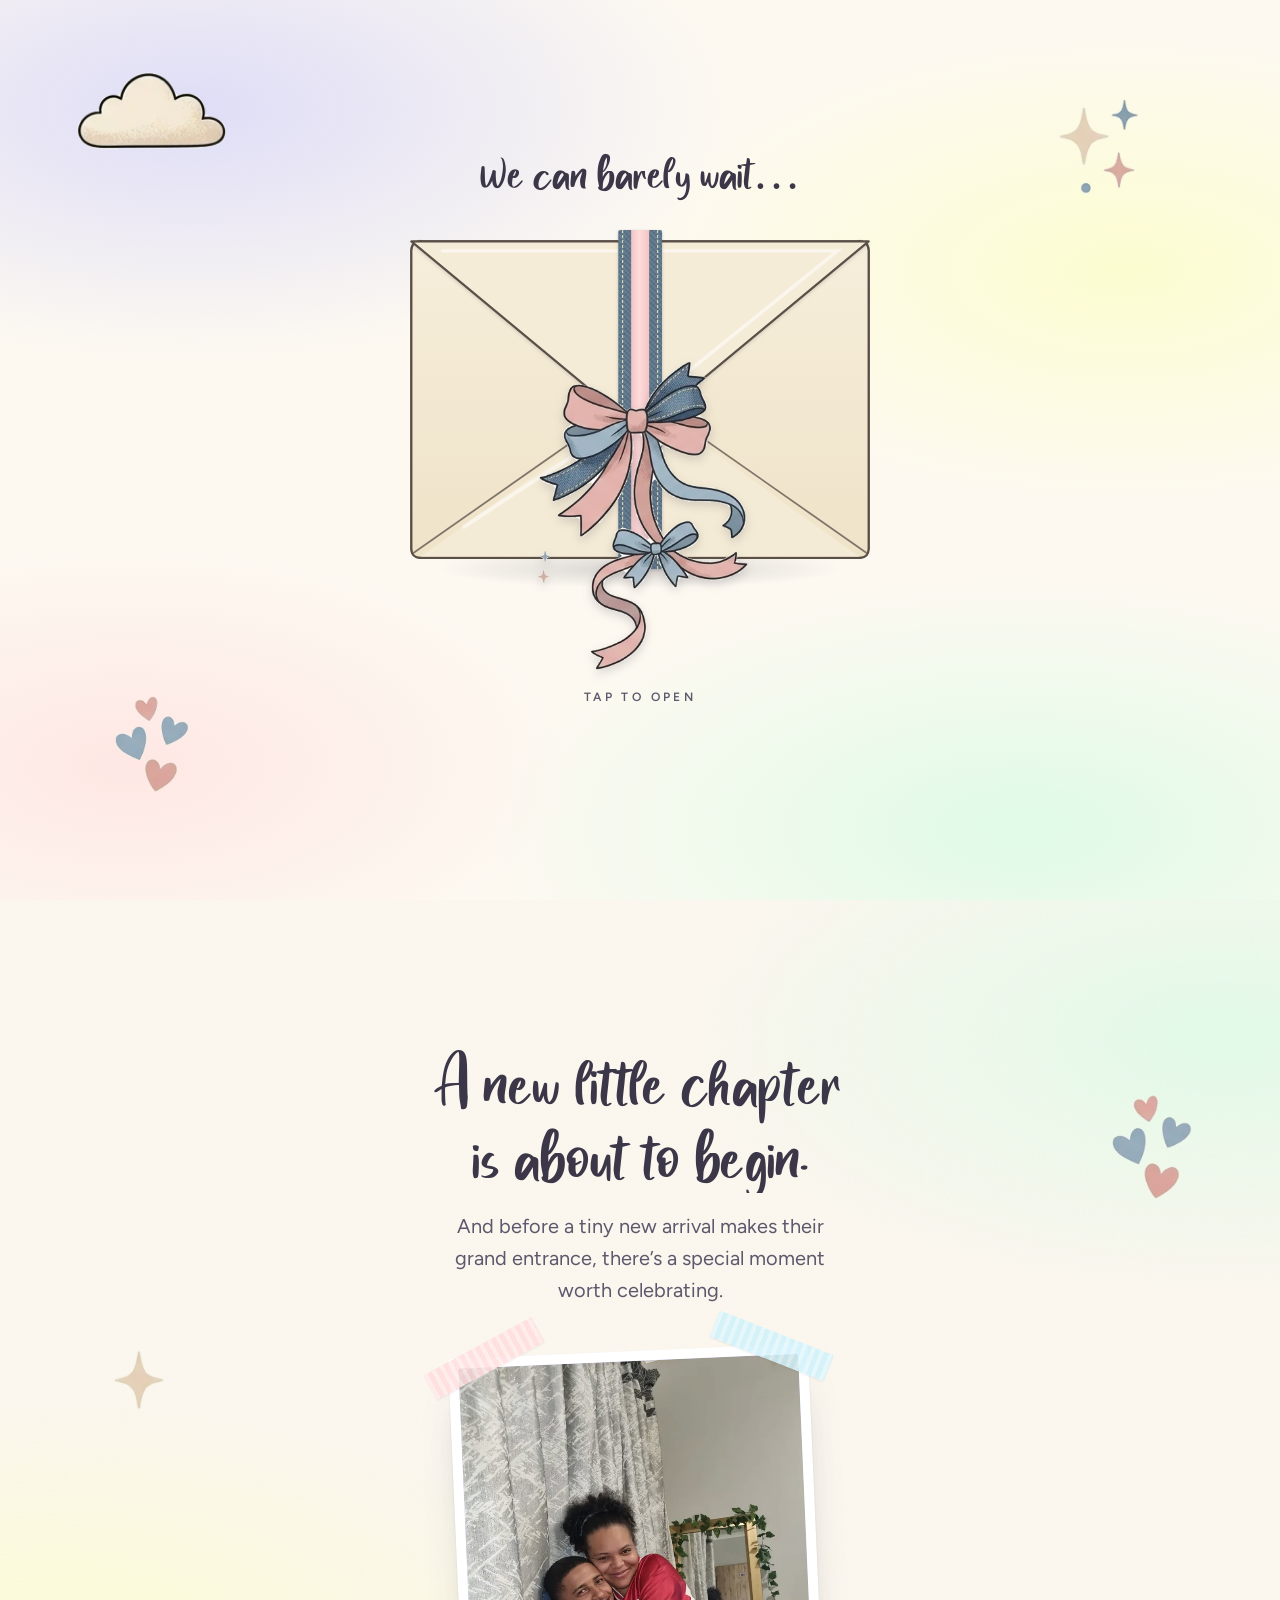
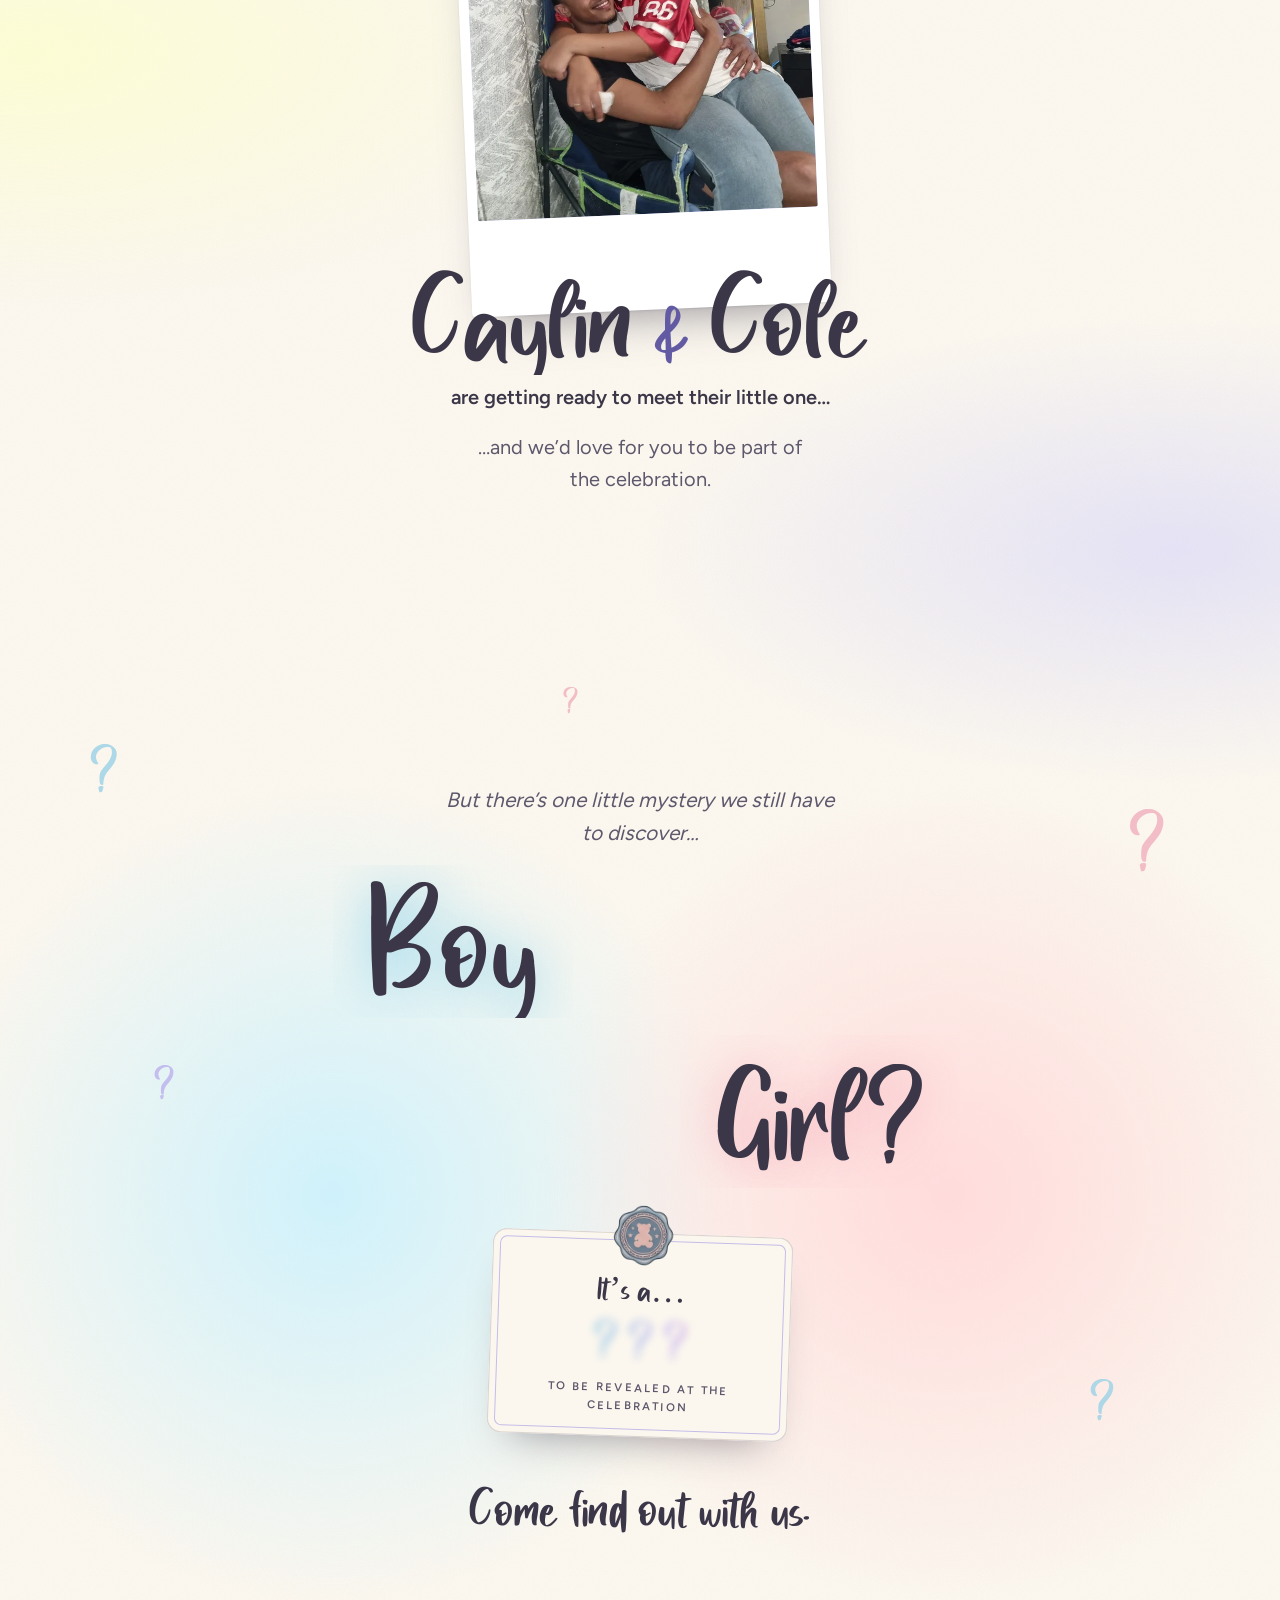
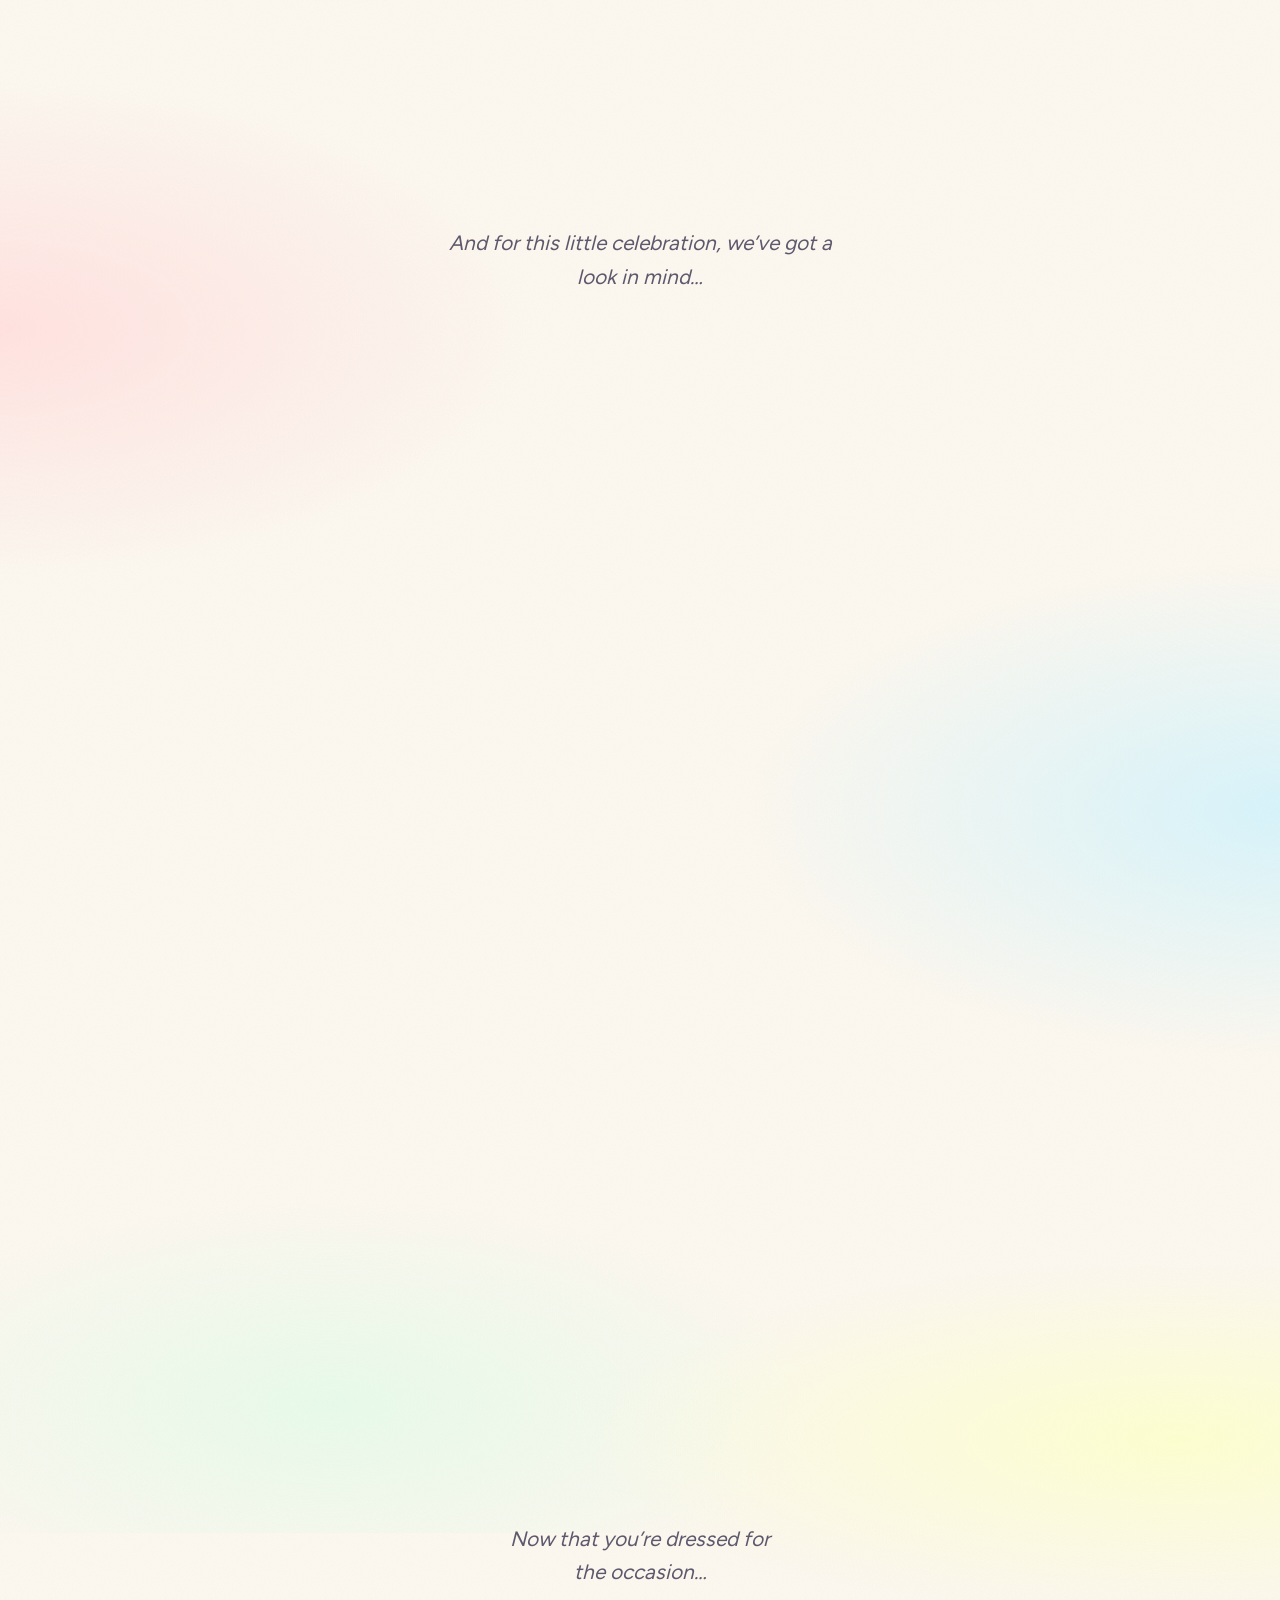
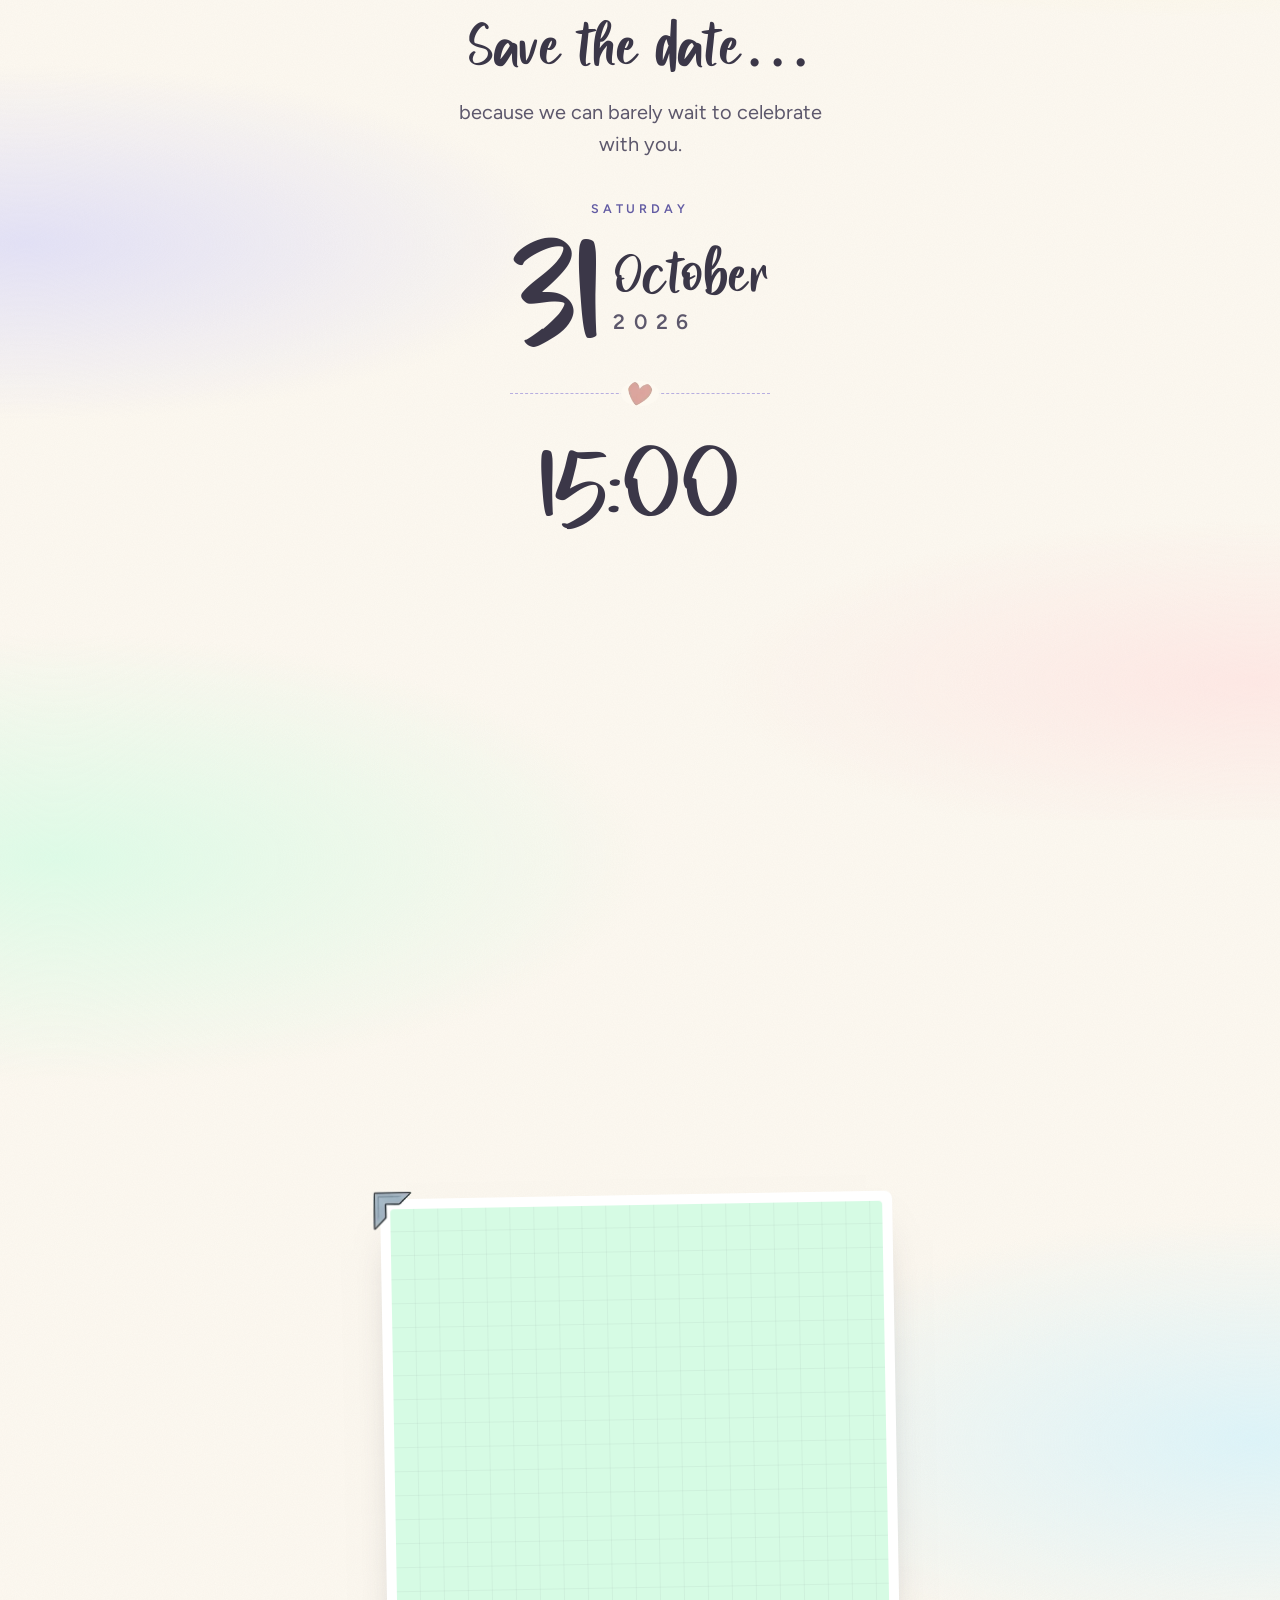
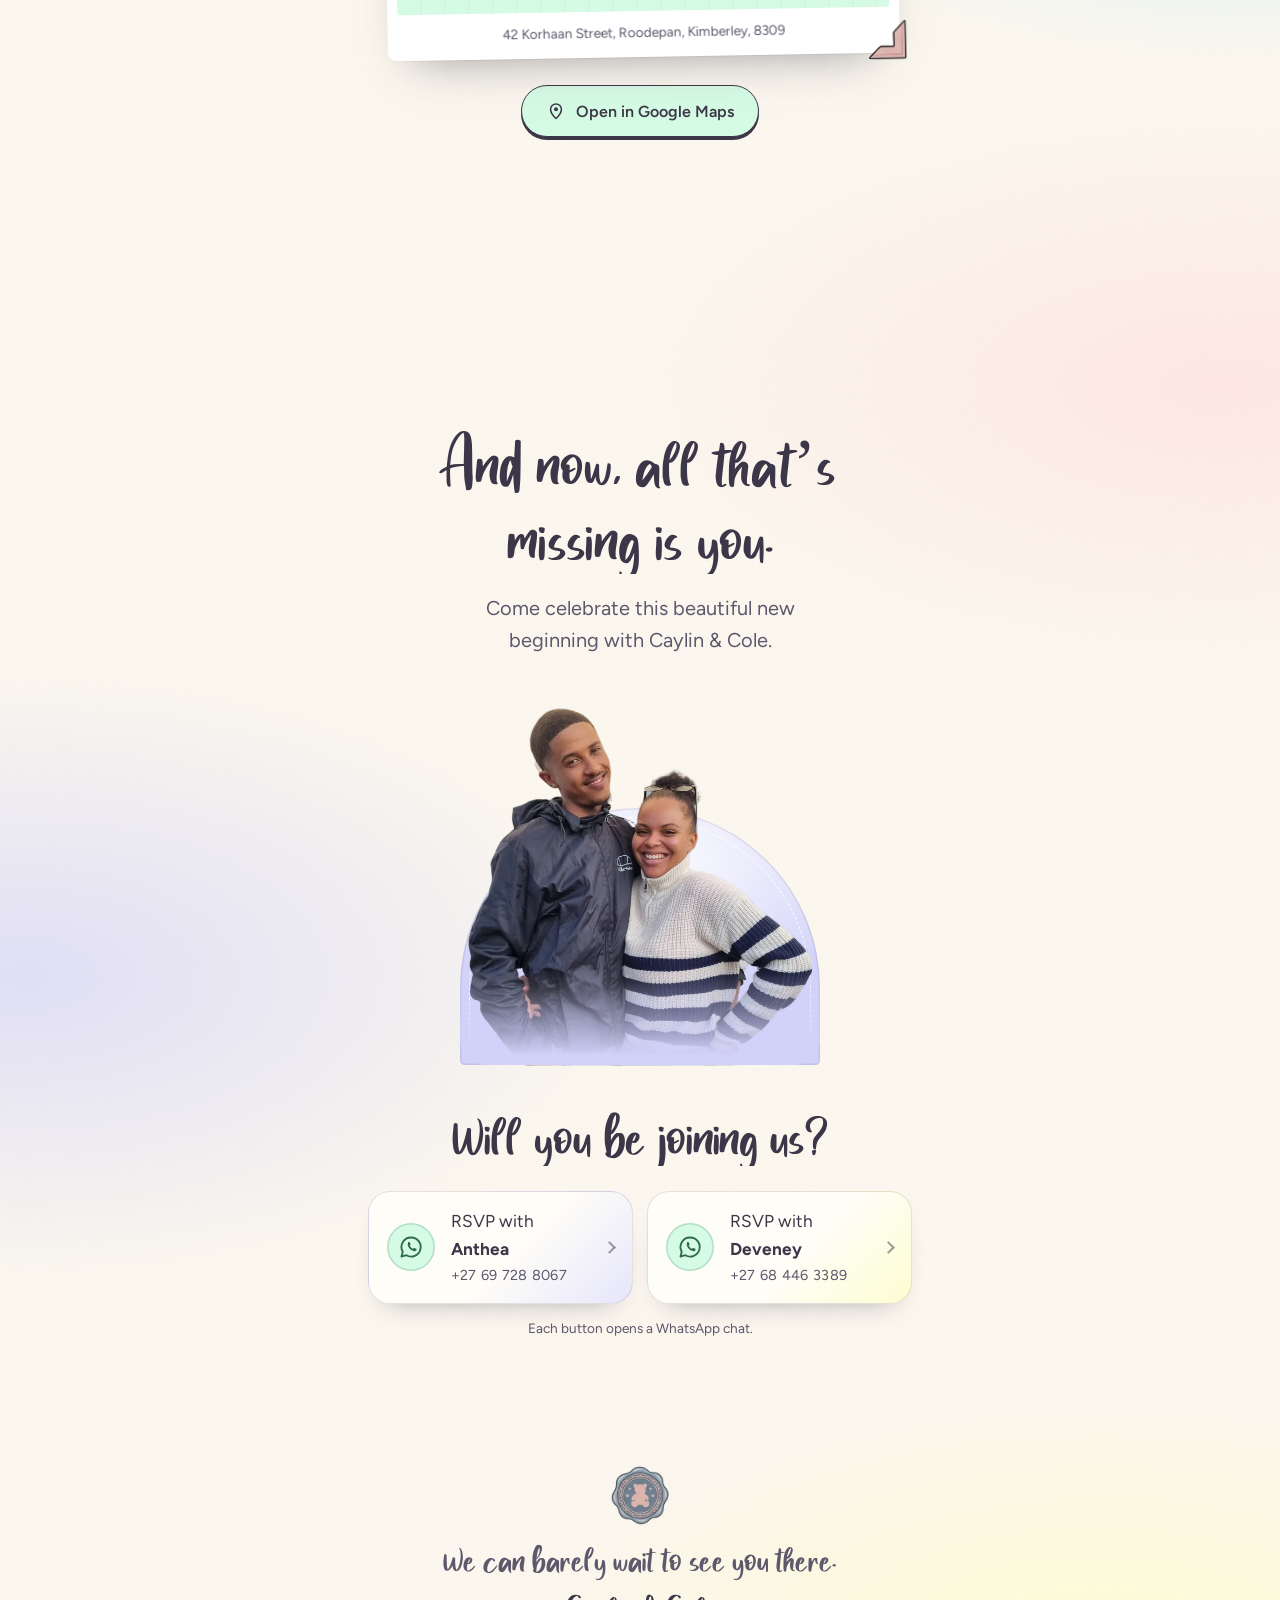
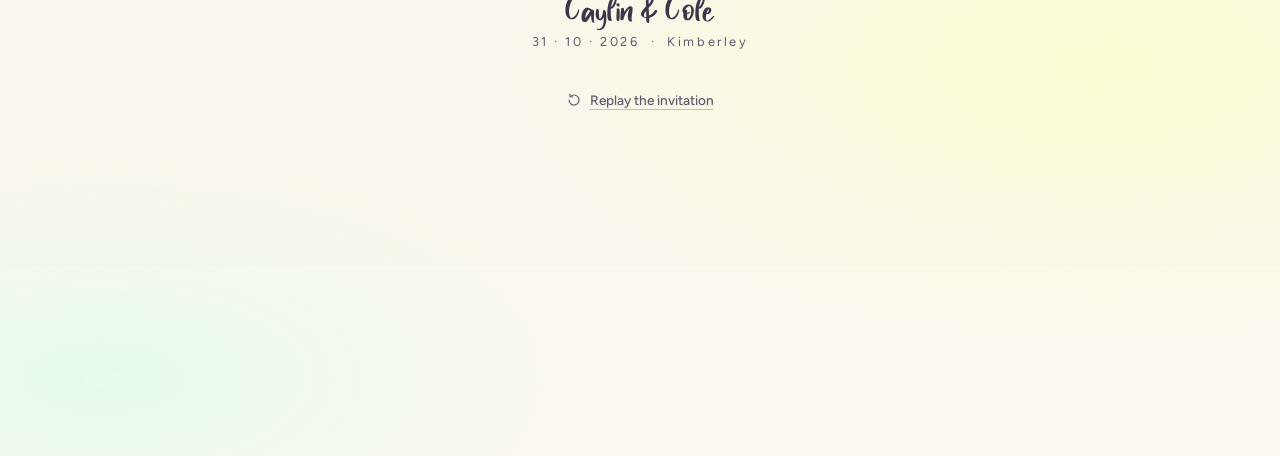
==== commit a58d1e1d: "feat: We can barely wait revision with client photography and gender reveal chapter - Client photos " ====
--- a/invites/caylin-cole-baby-shower-2026/index.html
+++ b/invites/caylin-cole-baby-shower-2026/index.html
@@ -3,8 +3,8 @@
 <head>
   <meta charset="utf-8">
   <meta name="viewport" content="width=device-width, initial-scale=1, viewport-fit=cover">
-  <title>Caylin &amp; Cole · Baby Shower</title>
-  <meta name="description" content="A little celebration is waiting for you. Join Caylin &amp; Cole for their baby shower on Saturday 31 October 2026 at 15:00 in Kimberley.">
+  <title>Caylin &amp; Cole · Baby Shower &amp; Gender Reveal</title>
+  <meta name="description" content="We can barely wait… Join Caylin &amp; Cole for their baby shower and gender reveal on Saturday 31 October 2026 at 15:00 in Kimberley. Boy or girl? Come find out with us.">
   <meta name="theme-color" content="#fdf9f1">
   <meta name="color-scheme" content="light">
 
@@ -14,18 +14,18 @@
   <meta property="og:type" content="website">
   <meta property="og:url" content="https://anonc0d3rb.github.io/arkum-interactive-invites/invites/caylin-cole-baby-shower-2026/">
   <meta property="og:locale" content="en_ZA">
-  <meta property="og:title" content="Caylin &amp; Cole · Baby Shower">
-  <meta property="og:description" content="A little celebration is waiting for you… Saturday 31 October 2026 · 15:00 · Kimberley">
+  <meta property="og:title" content="Caylin &amp; Cole · Baby Shower &amp; Gender Reveal">
+  <meta property="og:description" content="We can barely wait… Boy or girl? Come find out with us. Saturday 31 October 2026 · 15:00 · Kimberley">
   <meta property="og:image" content="https://anonc0d3rb.github.io/arkum-interactive-invites/invites/caylin-cole-baby-shower-2026/assets/social/og-image.jpg">
   <meta property="og:image:type" content="image/jpeg">
   <meta property="og:image:width" content="1200">
   <meta property="og:image:height" content="630">
-  <meta property="og:image:alt" content="Illustration of Caylin and Cole waving, with the words Caylin &amp; Cole, Baby Shower">
+  <meta property="og:image:alt" content="Photo of Caylin and Cole with the words We can barely wait, Baby Shower and Gender Reveal">
   <meta name="twitter:card" content="summary_large_image">
-  <meta name="twitter:title" content="Caylin &amp; Cole · Baby Shower">
-  <meta name="twitter:description" content="A little celebration is waiting for you… Saturday 31 October 2026 · 15:00 · Kimberley">
+  <meta name="twitter:title" content="Caylin &amp; Cole · Baby Shower &amp; Gender Reveal">
+  <meta name="twitter:description" content="We can barely wait… Boy or girl? Come find out with us. Saturday 31 October 2026 · 15:00 · Kimberley">
   <meta name="twitter:image" content="https://anonc0d3rb.github.io/arkum-interactive-invites/invites/caylin-cole-baby-shower-2026/assets/social/og-image.jpg">
-  <meta name="twitter:image:alt" content="Illustration of Caylin and Cole waving, with the words Caylin &amp; Cole, Baby Shower">
+  <meta name="twitter:image:alt" content="Photo of Caylin and Cole with the words We can barely wait, Baby Shower and Gender Reveal">
   <meta name="apple-mobile-web-app-title" content="Caylin &amp; Cole">
 
   <link rel="icon" href="assets/social/favicon.svg" type="image/svg+xml">
@@ -36,6 +36,10 @@
   <link rel="preload" href="assets/fonts/figtree.woff2" as="font" type="font/woff2" crossorigin>
   <link rel="preload" href="assets/img/ribbon-bow.webp" as="image" type="image/webp">
   <link rel="preload" href="assets/img/wax-seal.webp" as="image" type="image/webp">
+  <!-- first photo after the envelope opens: fetched while the opening plays -->
+  <link rel="preload" as="image" type="image/webp"
+        imagesrcset="assets/photos/couple-cutout-640.webp 640w, assets/photos/couple-cutout-1000.webp 1000w"
+        imagesizes="(min-width: 900px) 470px, 92vw">
   <link rel="stylesheet" href="css/styles.css">
   <script src="js/main.js" defer></script>
 </head>
@@ -68,7 +72,7 @@
     <img class="opening__deco opening__deco--cloud drift" src="assets/img/cloud.webp" width="144" height="75" alt="" aria-hidden="true">
 
     <div class="opening__stage">
-      <p class="opening__from" aria-hidden="true">for you, from Caylin &amp; Cole</p>
+      <p class="opening__from" aria-hidden="true">We can barely wait…</p>
 
       <button class="envelope" id="envelope" type="button" aria-label="Open the invitation from Caylin and Cole">
         <span class="envelope__float">
@@ -85,7 +89,7 @@
             <span class="card__inner">
               <img class="card__seal" src="assets/img/wax-seal.webp" width="142" height="144" alt="">
               <span class="card__names">Caylin &amp; Cole</span>
-              <span class="card__kicker">Baby Shower</span>
+              <span class="card__kicker">Baby Shower<br>&amp; Gender Reveal</span>
             </span>
           </span>
 
@@ -124,7 +128,7 @@
 
   <!-- ============ THE STORY ============ -->
   <div class="progress" id="progress" aria-hidden="true">
-    <span></span><span></span><span></span><span></span><span></span><span></span>
+    <span></span><span></span><span></span><span></span><span></span><span></span><span></span>
   </div>
 
   <main class="story" id="story">
@@ -137,19 +141,31 @@
       <path id="threadPath" class="thread__path" mask="url(#threadMask)"/>
     </svg>
 
-    <!-- 01 · Welcome -->
-    <section class="chapter chapter--welcome" id="welcome" aria-labelledby="welcome-title" data-chapter="0">
-      <div class="deco" data-speed="-0.08" style="left:3%;top:12%;width:clamp(78px,24vw,150px)"><img class="drift" src="assets/img/cloud.webp" width="144" height="75" alt=""></div>
-      <div class="deco" data-speed="0.06" style="right:4%;top:22%;width:clamp(48px,13vw,84px)"><img class="twinkle" src="assets/img/sparkles.webp" width="88" height="104" alt=""></div>
-      <div class="deco" data-speed="-0.12" style="right:-4%;top:60%;width:clamp(70px,20vw,130px)"><img class="drift drift--slow" src="assets/img/cloud.webp" width="144" height="75" alt=""></div>
-      <div class="deco" data-speed="0.1" style="left:7%;top:70%;width:clamp(40px,11vw,70px)"><img class="float" src="assets/img/hearts.webp" width="101" height="131" alt=""></div>
-      <div class="deco" data-speed="0.04" style="right:14%;top:80%;width:clamp(44px,12vw,72px)"><img class="float float--alt" src="assets/img/confetti.webp" width="96" height="58" alt=""></div>
-
-      <div class="chapter__inner welcome">
-        <img class="welcome__seal" data-reveal="scale" src="assets/img/wax-seal.webp" width="142" height="144" alt="">
-        <p class="eyebrow" data-reveal style="--d:.15s">Caylin &amp; Cole · Baby Shower</p>
-        <h1 class="display display--xl" id="welcome-title" tabindex="-1" data-reveal="ink" style="--d:.35s">A little celebration is waiting for you…</h1>
-        <p class="welcome__cue" data-reveal style="--d:1.2s">
+    <!-- 01 · Welcome — We can barely wait -->
+    <section class="chapter chapter--welcome hero" id="welcome" aria-labelledby="welcome-title">
+      <div class="deco" data-speed="-0.08" style="left:3%;top:9%;width:clamp(70px,20vw,140px)"><img class="drift" src="assets/img/cloud.webp" width="144" height="75" alt=""></div>
+      <div class="deco" data-speed="0.06" style="right:5%;top:15%;width:clamp(40px,11vw,76px)"><img class="twinkle" src="assets/img/sparkles.webp" width="88" height="104" alt=""></div>
+
+      <p class="eyebrow hero__eyebrow" data-reveal>Caylin &amp; Cole<span>Baby Shower &amp; Gender Reveal</span></p>
+
+      <div class="hero__frame">
+        <span class="hero__glow" aria-hidden="true"></span>
+        <h1 class="hero__title" id="welcome-title" tabindex="-1">
+          <span class="hero__we" data-reveal style="--d:.25s">We can</span>
+          <span class="hero__barely" data-reveal="ink" style="--d:.5s">Barely</span>
+          <span class="hero__wait" data-reveal style="--d:1.25s">wait…</span>
+        </h1>
+        <img class="hero__couple" data-reveal="lift"
+             srcset="assets/photos/couple-cutout-640.webp 640w, assets/photos/couple-cutout-1000.webp 1000w"
+             sizes="(min-width: 900px) 470px, 92vw"
+             src="assets/photos/couple-cutout-640.webp" width="1000" height="1385"
+             alt="Caylin and Cole standing together, smiling" fetchpriority="high" decoding="async">
+        <img class="hero__blocks float float--slow" data-reveal="right" style="--d:1.5s" src="assets/img/blocks.webp" width="175" height="215" alt="" aria-hidden="true">
+      </div>
+
+      <div class="hero__foot">
+        <p class="hero__lede" data-reveal style="--d:1.6s">A little celebration is waiting for you…</p>
+        <p class="welcome__cue" data-reveal style="--d:2s">
           <span>Scroll to begin</span>
           <span class="cue-line" aria-hidden="true"></span>
         </p>
@@ -157,21 +173,23 @@
     </section>
 
     <!-- 02 · Occasion -->
-    <section class="chapter chapter--occasion" id="occasion" aria-labelledby="occasion-title" data-chapter="1">
-      <div class="deco" data-speed="0.1" style="left:2%;top:4%;width:clamp(58px,16vw,110px)"><img class="float" src="assets/img/booties.webp" width="166" height="161" alt="" loading="lazy" decoding="async"></div>
-      <div class="deco" data-speed="-0.06" style="right:3%;top:9%;width:clamp(52px,15vw,100px)"><img class="float float--alt" src="assets/img/onesie.webp" width="171" height="190" alt="" loading="lazy" decoding="async"></div>
-      <div class="deco" data-speed="0.05" style="right:6%;top:30%;width:clamp(34px,9vw,54px)"><img class="twinkle" src="assets/img/sparkle.webp" width="55" height="64" alt="" loading="lazy" decoding="async"></div>
-      <div class="deco" data-speed="0.12" style="left:3%;top:90%;width:clamp(50px,14vw,100px)"><img class="float float--slow" src="assets/img/blocks.webp" width="175" height="215" alt="" loading="lazy" decoding="async"></div>
-      <div class="deco" data-speed="-0.08" style="right:4%;top:33%;width:clamp(34px,9vw,64px)"><img class="float" src="assets/img/bottle.webp" width="133" height="205" alt="" loading="lazy" decoding="async"></div>
+    <section class="chapter chapter--occasion" id="occasion" aria-labelledby="occasion-title">
+      <div class="deco" data-speed="-0.06" style="right:3%;top:5%;width:clamp(44px,12vw,80px)"><img class="float" src="assets/img/hearts.webp" width="101" height="131" alt="" loading="lazy" decoding="async"></div>
+      <div class="deco" data-speed="0.05" style="left:5%;top:40%;width:clamp(30px,8vw,50px)"><img class="twinkle" src="assets/img/sparkle.webp" width="55" height="64" alt="" loading="lazy" decoding="async"></div>
 
       <div class="chapter__inner">
         <h2 class="display display--lg" id="occasion-title" data-reveal="ink">A new little chapter is about to begin.</h2>
         <p class="lede" data-reveal style="--d:.2s">And before a tiny new arrival makes their grand entrance, there’s a special moment worth celebrating.</p>
 
-        <figure class="portrait portrait--mint" data-reveal="portrait">
-          <span class="portrait__arch" aria-hidden="true"></span>
-          <img class="portrait__img" src="assets/img/couple-welcome.webp" width="492" height="353" alt="Illustration of Caylin and Cole smiling and waving hello" loading="lazy" decoding="async">
-          <img class="portrait__flowers" src="assets/img/flowers.webp" width="144" height="137" alt="" aria-hidden="true" loading="lazy" decoding="async">
+        <figure class="snapshot" data-reveal="snap">
+          <span class="snapshot__tape snapshot__tape--l" aria-hidden="true"></span>
+          <span class="snapshot__tape snapshot__tape--r" aria-hidden="true"></span>
+          <span class="snapshot__photo">
+            <img srcset="assets/photos/photo-hug-640.webp 640w, assets/photos/photo-hug-1000.webp 1000w"
+                 sizes="(min-width: 900px) 380px, 78vw"
+                 src="assets/photos/photo-hug-640.webp" width="1000" height="1333"
+                 alt="Caylin and Cole hugging and smiling at home" loading="lazy" decoding="async">
+          </span>
         </figure>
 
         <p class="names" aria-label="Caylin and Cole">
@@ -179,29 +197,57 @@
           <span class="names__amp" data-reveal="scale" style="--d:.35s">&amp;</span>
           <span class="names__two" data-reveal="ink" style="--d:.55s">Cole</span>
         </p>
-        <p class="lede lede--strong" data-reveal style="--d:.9s">are getting ready to become parents…</p>
+        <p class="lede lede--strong" data-reveal style="--d:.9s">are getting ready to meet their little one…</p>
         <p class="lede" data-reveal style="--d:.2s">…and we’d love for you to be part of the celebration.</p>
       </div>
     </section>
 
-    <!-- 03 · Dress code -->
-    <section class="chapter chapter--dress" id="dress" aria-labelledby="dress-title" data-chapter="2">
-      <div class="deco" data-speed="-0.08" style="right:2%;top:3%;width:clamp(60px,17vw,112px)"><img class="float float--alt" src="assets/img/bow-denim.webp" width="154" height="146" alt="" loading="lazy" decoding="async"></div>
-      <div class="deco" data-speed="0.1" style="left:5%;top:5%;width:clamp(30px,8vw,48px)"><img class="float" src="assets/img/heart-pink.webp" width="47" height="46" alt="" loading="lazy" decoding="async"></div>
-      <div class="deco" data-speed="0.06" style="right:8%;top:40%;width:clamp(26px,7vw,42px)"><img class="float float--slow" src="assets/img/heart-blue.webp" width="39" height="41" alt="" loading="lazy" decoding="async"></div>
+    <!-- 03 · The mystery — boy or girl? -->
+    <section class="chapter chapter--reveal" id="reveal" aria-labelledby="reveal-title">
+      <span class="reveal__glow reveal__glow--blue" aria-hidden="true"></span>
+      <span class="reveal__glow reveal__glow--pink" aria-hidden="true"></span>
+      <span class="qmark qmark--1 float" aria-hidden="true">?</span>
+      <span class="qmark qmark--2 float float--alt" aria-hidden="true">?</span>
+      <span class="qmark qmark--3 float float--slow" aria-hidden="true">?</span>
+      <span class="qmark qmark--4 float float--alt" aria-hidden="true">?</span>
+      <span class="qmark qmark--5 float" aria-hidden="true">?</span>
+      <div class="deco" data-speed="-0.12" style="left:-3%;top:58%;width:clamp(64px,19vw,124px)"><img class="float float--slow" src="assets/img/balloons.webp" width="172" height="257" alt="" loading="lazy" decoding="async"></div>
+      <div class="deco" data-speed="0.06" style="right:6%;top:52%;width:clamp(36px,10vw,62px)"><img class="twinkle" src="assets/img/sparkles.webp" width="88" height="104" alt="" loading="lazy" decoding="async"></div>
+
+      <div class="chapter__inner">
+        <p class="lede lede--intro" data-reveal>But there’s one little mystery we still have to discover…</p>
+        <h2 class="reveal__title" id="reveal-title" aria-label="Boy or girl?">
+          <span class="reveal__boy" data-reveal="ink" style="--d:.2s">Boy</span>
+          <span class="reveal__or" data-reveal="scale" style="--d:.75s">or</span>
+          <span class="reveal__girl" data-reveal="ink" style="--d:1s">Girl?</span>
+        </h2>
+
+        <div class="mystery" data-reveal="snap" style="--d:.2s">
+          <img class="mystery__seal" src="assets/img/wax-seal.webp" width="142" height="144" alt="" aria-hidden="true" loading="lazy" decoding="async">
+          <p class="mystery__its">It’s a…</p>
+          <p class="mystery__secret" aria-label="still a secret"><span aria-hidden="true">? ? ?</span></p>
+          <p class="mystery__note">To be revealed at the celebration</p>
+        </div>
+
+        <p class="display display--md reveal__cta" data-reveal="ink" style="--d:.2s">Come find out with us.</p>
+      </div>
+    </section>
+
+    <!-- 04 · Dress code -->
+    <section class="chapter chapter--dress" id="dress" aria-labelledby="dress-title">
+      <div class="deco" data-speed="-0.08" style="right:2%;top:4%;width:clamp(56px,15vw,100px)"><img class="float float--alt" src="assets/img/bow-denim.webp" width="154" height="146" alt="" loading="lazy" decoding="async"></div>
+      <div class="deco" data-speed="0.1" style="left:5%;top:6%;width:clamp(28px,7.5vw,46px)"><img class="float" src="assets/img/heart-pink.webp" width="47" height="46" alt="" loading="lazy" decoding="async"></div>
+      <div class="deco" data-speed="0.06" style="right:7%;top:62%;width:clamp(26px,7vw,42px)"><img class="float float--slow" src="assets/img/heart-blue.webp" width="39" height="41" alt="" loading="lazy" decoding="async"></div>
 
       <div class="chapter__inner">
         <p class="lede lede--intro" data-reveal>And for this little celebration, we’ve got a look in mind…</p>
 
-        <div class="moodboard">
-          <figure class="portrait portrait--round portrait--split" data-reveal="portrait">
-            <span class="portrait__arch" aria-hidden="true"></span>
-            <img class="portrait__img" src="assets/img/couple-seated.webp" width="450" height="357" alt="Illustration of Caylin and Cole sitting together, Caylin in soft pink and Cole in blue denim jeans" loading="lazy" decoding="async">
-          </figure>
-          <img class="moodboard__item moodboard__item--jacket float float--slow" data-reveal="left" style="--d:.3s" src="assets/img/jacket.webp" width="179" height="144" alt="" loading="lazy" decoding="async">
-          <img class="moodboard__item moodboard__item--pocket float" data-reveal="right" style="--d:.45s" src="assets/img/pocket.webp" width="95" height="102" alt="" loading="lazy" decoding="async">
-          <img class="moodboard__item moodboard__item--swatch" data-reveal="right" style="--d:.6s" src="assets/img/denim-swatch.webp" width="119" height="146" alt="" loading="lazy" decoding="async">
-        </div>
+        <figure class="archphoto" data-reveal="photo">
+          <img srcset="assets/photos/photo-park-640.webp 640w, assets/photos/photo-park-1066.webp 1066w"
+               sizes="(min-width: 900px) 420px, 86vw"
+               src="assets/photos/photo-park-640.webp" width="1066" height="1599"
+               alt="Caylin and Cole relaxing on a picnic blanket in the park, Cole in denim jeans" loading="lazy" decoding="async">
+        </figure>
 
         <div class="denim-card" data-reveal="scale">
           <h2 class="visually-hidden" id="dress-title">Dress code: denim with a touch of pastel pink or pastel blue</h2>
@@ -214,20 +260,21 @@
             <span class="swatch swatch--blue" data-reveal="right" style="--d:.85s">pastel blue</span>
           </div>
         </div>
-        <p class="note" data-reveal style="--d:.2s">Your favourite jeans, a denim jacket or shirt — finished with something soft pink or baby blue.</p>
-      </div>
-    </section>
-
-    <!-- 04 · Date & time -->
-    <section class="chapter chapter--date" id="date" aria-labelledby="date-title" data-chapter="3">
-      <div class="deco" data-speed="-0.14" style="left:-2%;top:6%;width:clamp(64px,19vw,124px)"><img class="float float--slow" src="assets/img/balloons.webp" width="172" height="257" alt="" loading="lazy" decoding="async"></div>
-      <div class="deco" data-speed="-0.1" style="right:1%;top:28%;width:clamp(66px,19vw,128px)"><img class="float" src="assets/img/balloon-cluster.webp" width="191" height="146" alt="" loading="lazy" decoding="async"></div>
-      <div class="deco" data-speed="0.05" style="left:6%;top:47%;width:clamp(36px,10vw,62px)"><img class="twinkle" src="assets/img/sparkles.webp" width="88" height="104" alt="" loading="lazy" decoding="async"></div>
-      <div class="deco" data-speed="0.08" style="right:4%;top:88%;width:clamp(40px,11vw,70px)"><img class="float float--alt" src="assets/img/confetti.webp" width="96" height="58" alt="" loading="lazy" decoding="async"></div>
+        <p class="note" data-reveal style="--d:.2s">Your favourite jeans, a denim jacket or shirt — finished with something soft pink or baby blue. Team pink or team blue… you choose.</p>
+      </div>
+    </section>
+
+    <!-- 05 · Date & time -->
+    <section class="chapter chapter--date" id="date" aria-labelledby="date-title">
+      <div class="deco" data-speed="-0.1" style="right:2%;top:1.5%;width:clamp(60px,16vw,120px)"><img class="float" src="assets/img/balloon-cluster.webp" width="191" height="146" alt="" loading="lazy" decoding="async"></div>
+      <div class="deco" data-speed="0.05" style="left:5%;top:44%;width:clamp(36px,10vw,62px)"><img class="twinkle" src="assets/img/sparkles.webp" width="88" height="104" alt="" loading="lazy" decoding="async"></div>
+      <div class="deco" data-speed="0.08" style="left:4%;top:86%;width:clamp(48px,13vw,84px)"><img class="float float--alt" src="assets/img/gift-pink.webp" width="175" height="186" alt="" loading="lazy" decoding="async"></div>
+      <div class="deco" data-speed="0.06" style="right:6%;top:84%;width:clamp(40px,11vw,70px)"><img class="float float--alt" src="assets/img/confetti.webp" width="96" height="58" alt="" loading="lazy" decoding="async"></div>
 
       <div class="chapter__inner">
         <p class="lede lede--intro" data-reveal>Now that you’re dressed for the occasion…</p>
-        <h2 class="display display--md" id="date-title" data-reveal="ink" style="--d:.2s">Save the date and come celebrate with us.</h2>
+        <h2 class="display display--lg" id="date-title" data-reveal="ink" style="--d:.2s">Save the date…</h2>
+        <p class="lede" data-reveal style="--d:.7s">because we can barely wait to celebrate with you.</p>
 
         <div class="when" role="group" aria-label="Saturday 31 October 2026 at 15:00">
           <p class="when__day" data-reveal="fade" aria-hidden="true">Saturday</p>
@@ -242,17 +289,11 @@
             <span class="when__pm" data-reveal="fade" style="--d:1.9s">3 o’clock in the afternoon</span>
           </p>
         </div>
-
-        <figure class="portrait portrait--yellow" data-reveal="portrait">
-          <span class="portrait__arch" aria-hidden="true"></span>
-          <img class="portrait__img" src="assets/img/couple-celebrate.webp" width="523" height="355" alt="Illustration of Caylin and Cole celebrating, Caylin with a party blower and Cole waving" loading="lazy" decoding="async">
-          <img class="portrait__gift" src="assets/img/gift-pink.webp" width="175" height="186" alt="" aria-hidden="true" loading="lazy" decoding="async">
-        </figure>
-      </div>
-    </section>
-
-    <!-- 05 · Location -->
-    <section class="chapter chapter--place" id="place" aria-labelledby="place-title" data-chapter="4">
+      </div>
+    </section>
+
+    <!-- 06 · Location -->
+    <section class="chapter chapter--place" id="place" aria-labelledby="place-title">
       <div class="deco" data-speed="-0.06" style="right:-3%;top:4%;width:clamp(70px,21vw,136px)"><img class="drift" src="assets/img/cloud.webp" width="144" height="75" alt="" loading="lazy" decoding="async"></div>
       <div class="deco" data-speed="0.06" style="left:4%;top:12%;width:clamp(30px,8vw,48px)"><img class="twinkle" src="assets/img/sparkle.webp" width="55" height="64" alt="" loading="lazy" decoding="async"></div>
 
@@ -292,19 +333,23 @@
       </div>
     </section>
 
-    <!-- 06 · RSVP -->
-    <section class="chapter chapter--rsvp" id="rsvp" aria-labelledby="rsvp-title" data-chapter="5">
-      <div class="deco" data-speed="0.08" style="left:2%;top:26%;width:clamp(64px,18vw,118px)"><img class="float float--slow" src="assets/img/teddy.webp" width="169" height="214" alt="" loading="lazy" decoding="async"></div>
-      <div class="deco" data-speed="-0.08" style="right:2%;top:31%;width:clamp(58px,16vw,106px)"><img class="float float--alt" src="assets/img/gift-cream.webp" width="181" height="177" alt="" loading="lazy" decoding="async"></div>
-      <div class="deco" data-speed="0.04" style="right:10%;top:4%;width:clamp(40px,11vw,68px)"><img class="float" src="assets/img/hearts.webp" width="101" height="131" alt="" loading="lazy" decoding="async"></div>
+    <!-- 07 · RSVP -->
+    <section class="chapter chapter--rsvp" id="rsvp" aria-labelledby="rsvp-title">
+      <div class="deco" data-speed="0.08" style="left:2%;top:25%;width:clamp(58px,16vw,110px)"><img class="float float--slow" src="assets/img/teddy.webp" width="169" height="214" alt="" loading="lazy" decoding="async"></div>
+      <div class="deco" data-speed="-0.08" style="right:2%;top:30%;width:clamp(52px,14vw,100px)"><img class="float float--alt" src="assets/img/gift-cream.webp" width="181" height="177" alt="" loading="lazy" decoding="async"></div>
+      <div class="deco" data-speed="0.04" style="right:10%;top:3%;width:clamp(40px,11vw,68px)"><img class="float" src="assets/img/hearts.webp" width="101" height="131" alt="" loading="lazy" decoding="async"></div>
 
       <div class="chapter__inner">
         <h2 class="display display--lg" id="rsvp-title" data-reveal="ink">And now, all that’s missing is you.</h2>
         <p class="lede" data-reveal style="--d:.3s">Come celebrate this beautiful new beginning with Caylin &amp; Cole.</p>
 
-        <figure class="portrait portrait--lavender" data-reveal="portrait">
+        <figure class="portrait portrait--photo" data-reveal="portrait">
           <span class="portrait__arch" aria-hidden="true"></span>
-          <img class="portrait__img" src="assets/img/couple-baby.webp" width="395" height="353" alt="Illustration of Caylin and Cole holding a baby blanket and a tiny pair of knitted booties" loading="lazy" decoding="async">
+          <img class="portrait__img"
+               srcset="assets/photos/couple-cutout-640.webp 640w, assets/photos/couple-cutout-1000.webp 1000w"
+               sizes="(min-width: 900px) 400px, 84vw"
+               src="assets/photos/couple-cutout-640.webp" width="1000" height="1385"
+               alt="" loading="lazy" decoding="async">
         </figure>
 
         <p class="question display" data-reveal="ink">Will you be joining us?</p>
@@ -336,6 +381,7 @@
 
       <footer class="finale">
         <img class="finale__seal" src="assets/img/wax-seal.webp" width="142" height="144" alt="" loading="lazy" decoding="async">
+        <p class="finale__line">We can barely wait to see you there.</p>
         <p class="finale__names display">Caylin &amp; Cole</p>
         <p class="finale__meta">31 · 10 · 2026 &nbsp;·&nbsp; Kimberley</p>
         <button class="replay" id="replay" type="button">
--- a/invites/caylin-cole-baby-shower-2026/css/styles.css
+++ b/invites/caylin-cole-baby-shower-2026/css/styles.css
@@ -170,12 +170,14 @@
 .opening__from {
   margin: 0 0 clamp(1.5rem, 5vh, 2.75rem);
   font-family: var(--font-display);
-  font-size: clamp(1.4rem, 6vw, 1.9rem);
-  color: var(--ink-soft);
+  font-size: clamp(2.1rem, 9.5vw, 3rem);
+  line-height: 1;
+  color: var(--ink);
 }
 
 .opening__hint {
-  margin: clamp(4.5rem, 16vw, 6.5rem) 0 0;
+  /* the bow's tails hang ~24% of the envelope width below it */
+  margin: calc(var(--env-w) * .25 + .9rem) 0 0;
   font-size: .75rem;
   font-weight: 600;
   letter-spacing: .28em;
@@ -186,12 +188,13 @@
 
 /* ---------- envelope ---------- */
 
+.opening { --env-w: min(80vw, 360px); }
 .envelope {
   -webkit-appearance: none;
   appearance: none;
   display: block;
   position: relative;
-  width: min(80vw, 360px);
+  width: var(--env-w);
   aspect-ratio: 340 / 236;
   padding: 0;
   border: 0;
@@ -264,7 +267,9 @@
 }
 .card__kicker {
   margin-top: 2cqi;
-  font-size: 3cqi;
+  font-size: 2.8cqi;
+  line-height: 1.5;
+  text-align: center;
   font-weight: 600;
   letter-spacing: .3em;
   text-transform: uppercase;
@@ -429,25 +434,110 @@
 .deco img { width: 100%; }
 .chapter.is-visible .deco { opacity: 1; }
 
-/* ---------- 01 welcome ---------- */
-
-.chapter--welcome {
+/* ---------- 01 welcome · "We can barely wait…" ---------- */
+
+.chapter.hero {
+  /* the photo frame is sized to the cut-out, so the lettering lands on the
+     same part of the photo at every screen size */
+  --fw: min(92vw, calc(66svh * .722), 470px);
   min-height: 100vh;
   min-height: 100svh;
-  display: grid;
-  align-items: center;
-}
-.welcome { display: flex; flex-direction: column; align-items: center; gap: 1.1rem; }
-.welcome__seal { width: clamp(64px, 18vw, 92px); margin-bottom: .4rem; }
-.welcome h1 { max-width: 12ch; }
-.welcome h1:focus { outline: none; }
-.welcome__cue {
-  margin: 2.2rem 0 0;
+  padding: 0;
   display: flex;
   flex-direction: column;
   align-items: center;
-  gap: .7rem;
-  font-size: .75rem;
+  overflow: clip;
+}
+.hero__eyebrow {
+  position: relative;
+  z-index: 3;
+  margin-top: max(5svh, 1.8rem);
+  display: flex;
+  flex-direction: column;
+  gap: .3rem;
+  line-height: 1.3;
+}
+.hero__eyebrow span { font-size: .66rem; letter-spacing: .2em; color: var(--ink-soft); }
+
+.hero__frame {
+  position: absolute;
+  left: 50%;
+  bottom: 0;
+  width: var(--fw);
+  aspect-ratio: 1000 / 1385;
+  translate: -50% 0;
+  container-type: inline-size;
+}
+.hero__glow {
+  position: absolute;
+  inset: -12% -38% 0;
+  z-index: 0;
+  pointer-events: none;
+  background:
+    radial-gradient(34% 38% at 20% 42%, var(--blue), color-mix(in srgb, var(--blue) 60%, transparent) 45%, transparent 75%),
+    radial-gradient(34% 38% at 80% 42%, var(--pink), color-mix(in srgb, var(--pink) 60%, transparent) 45%, transparent 75%),
+    radial-gradient(40% 34% at 50% 26%, color-mix(in srgb, var(--lavender) 85%, transparent), transparent 72%);
+  animation: breathe 9s ease-in-out infinite alternate;
+}
+.hero__title { margin: 0; font-weight: 400; }
+.hero__title:focus { outline: none; }
+.hero__we,
+.hero__barely,
+.hero__wait { position: absolute; display: block; white-space: nowrap; }
+.hero__we,
+.hero__wait {
+  z-index: 3;
+  font: 600 max(.82rem, 4.6cqw)/1 var(--font-body);
+  letter-spacing: .34em;
+  text-transform: uppercase;
+  color: var(--accent);
+}
+.hero__we { left: 9%; bottom: calc(100% + 24cqw); }
+.hero__barely {
+  z-index: 1;                    /* sits behind the couple */
+  left: 50%;
+  bottom: calc(100% - 9cqw);
+  translate: -50% 0;
+  font-family: var(--font-display);
+  font-size: 31cqw;
+  line-height: 1;
+  color: var(--ink);
+}
+.hero__wait { right: 1%; top: 8.5%; }
+.hero__couple {
+  position: absolute;
+  inset: 0;
+  z-index: 2;
+  width: 100%;
+  height: 100%;
+  filter: drop-shadow(0 18px 30px rgba(59, 55, 72, .16));
+}
+.hero__blocks {
+  position: absolute;
+  z-index: 3;
+  width: 22%;
+  left: -6%;
+  bottom: 27%;
+}
+.hero__foot {
+  position: absolute;
+  left: 0; right: 0; bottom: 0;
+  z-index: 4;
+  display: flex;
+  flex-direction: column;
+  align-items: center;
+  padding: 3.6rem var(--gutter) max(1rem, env(safe-area-inset-bottom));
+  background: linear-gradient(to top, var(--paper) 0 42%, color-mix(in srgb, var(--paper) 75%, transparent) 68%, transparent);
+  text-align: center;
+}
+.hero__lede { margin: 0; font-size: clamp(1.05rem, 4.3vw, 1.25rem); font-weight: 500; color: var(--ink); }
+.welcome__cue {
+  margin: .9rem 0 0;
+  display: flex;
+  flex-direction: column;
+  align-items: center;
+  gap: .6rem;
+  font-size: .72rem;
   font-weight: 600;
   letter-spacing: .24em;
   text-transform: uppercase;
@@ -455,29 +545,29 @@
 }
 .cue-line {
   width: 1.5px;
-  height: 46px;
+  height: 34px;
   background: linear-gradient(var(--accent), transparent);
   transform-origin: top;
   animation: cue 2.4s ease-in-out infinite;
 }
 
-/* ---------- portraits (character artwork) ---------- */
+/* ---------- portrait arch (RSVP) ---------- */
 
 .portrait {
-  --c: var(--mint);
-  --iw: 106%;
+  --c: var(--lavender);
   position: relative;
   width: min(84vw, 380px);
-  aspect-ratio: 1 / .9;
+  aspect-ratio: 1 / .92;
   margin: 2.6rem auto 0;
+  clip-path: inset(-45% -30% 0 -30%);   /* heads may break out of the top; nothing escapes the base */
 }
 .portrait__arch {
   position: absolute;
   left: 5%; right: 5%;
-  top: 12%; bottom: 0;
+  top: 30%; bottom: 0;
   border-radius: 999px 999px 26px 26px;
   background: radial-gradient(120% 90% at 50% 20%, #fff 0, var(--c) 62%);
-  box-shadow: inset 0 0 0 1.5px rgba(59, 55, 72, .1), 0 22px 40px -28px rgba(59, 55, 72, .45);
+  box-shadow: inset 0 0 0 1.5px rgba(59, 55, 72, .1);
 }
 .portrait__arch::after {
   content: "";
@@ -488,50 +578,68 @@
 }
 .portrait__img {
   position: absolute;
-  bottom: 0;
+  top: 3%;
   left: 50%;
-  width: var(--iw);
+  width: 86%;
   max-width: none;
   translate: -50% 0;
-  -webkit-mask-image: linear-gradient(to top, transparent 0, #000 12%);
-  mask-image: linear-gradient(to top, transparent 0, #000 12%);
-}
-.portrait__flowers {
-  position: absolute;
-  width: 24%;
-  right: -3%;
-  bottom: -6%;
-  rotate: 8deg;
-}
-.portrait__gift {
-  position: absolute;
-  width: 22%;
-  left: -2%;
-  bottom: -5%;
-  rotate: -6deg;
-}
-.portrait--yellow { --c: var(--yellow); --iw: 104%; }
-.portrait--yellow .portrait__arch { background: radial-gradient(120% 90% at 50% 20%, #fff 0, #f6f7b8 70%); }
-.portrait--lavender { --c: var(--lavender); --iw: 88%; aspect-ratio: 1 / .95; }
-.portrait--round { aspect-ratio: 1 / .92; --iw: 100%; }
-.portrait--round .portrait__arch {
-  left: 7%; right: 7%;
-  top: 0; bottom: 6%;
-  border-radius: 50%;
-}
-.portrait--split .portrait__arch {
-  background:
-    radial-gradient(closest-side, rgba(255, 255, 255, .7), transparent),
-    linear-gradient(100deg, var(--pink) 0 50%, var(--blue) 50% 100%);
-}
-.portrait--round .portrait__img { -webkit-mask-image: none; mask-image: none; }
-
-/* ---------- 02 occasion ---------- */
+}
+.portrait::after {                      /* soft lavender floor so the crop reads as intentional */
+  content: "";
+  position: absolute;
+  left: 5%; right: 5%; bottom: 0;
+  height: 26%;
+  border-radius: 0 0 26px 26px;
+  background: linear-gradient(to top, var(--c) 10%, transparent);
+  pointer-events: none;
+}
+
+/* ---------- 02 occasion · taped snapshot ---------- */
+
+.snapshot {
+  position: relative;
+  z-index: 1;
+  width: min(78vw, 360px);
+  margin: 2.8rem auto 0;
+  padding: 10px 10px 15%;
+  background: #fff;
+  border-radius: 4px;
+  rotate: -2.5deg;
+  box-shadow: 0 1px 2px rgba(59, 55, 72, .12), 0 28px 46px -26px rgba(59, 55, 72, .55);
+}
+.snapshot__photo {
+  display: block;
+  aspect-ratio: 3 / 4;
+  overflow: hidden;
+  border-radius: 2px;
+  background: var(--lavender);
+}
+.snapshot__photo img {
+  width: 100%;
+  height: 100%;
+  object-fit: cover;
+  filter: saturate(.9);
+  transform: scale(1.08);
+  transition: transform 2.8s var(--ease) .15s;
+}
+.snapshot.is-in .snapshot__photo img { transform: none; }
+.snapshot__tape {
+  position: absolute;
+  top: -13px;
+  z-index: 1;
+  width: 34%;
+  height: 28px;
+  opacity: .9;
+  background-image: repeating-linear-gradient(90deg, rgba(255, 255, 255, .4) 0 4px, transparent 4px 9px);
+  box-shadow: 0 1px 2px rgba(59, 55, 72, .08);
+}
+.snapshot__tape--l { left: -7%; rotate: -26deg; background-color: color-mix(in srgb, var(--pink) 88%, transparent); }
+.snapshot__tape--r { right: -7%; rotate: 24deg; background-color: color-mix(in srgb, var(--blue) 92%, transparent); }
 
 .names {
   position: relative;
   z-index: 2;
-  margin: -.32em 0 0;          /* names settle over the base of the portrait */
+  margin: -.42em 0 0;          /* names written across the base of the snapshot */
   font-family: var(--font-display);
   font-size: clamp(4.2rem, 21vw, 7.6rem);
   line-height: .95;
@@ -543,19 +651,144 @@
 }
 .names__amp { font-size: .62em; color: var(--accent); }
 
-/* ---------- 03 dress code ---------- */
-
-.moodboard { position: relative; margin-top: 1.6rem; }
-.moodboard .portrait { margin-top: 0; }
-.moodboard__item { position: absolute; z-index: 2; }
-.moodboard__item--jacket { width: clamp(92px, 27vw, 150px); left: max(-4%, calc(50% - 250px)); bottom: -4%; rotate: -8deg; }
-.moodboard__item--pocket { width: clamp(52px, 15vw, 80px); right: max(0%, calc(50% - 215px)); top: 2%; rotate: 9deg; }
-.moodboard__item--swatch { width: clamp(52px, 15vw, 78px); right: max(-2%, calc(50% - 230px)); bottom: 2%; rotate: 10deg; }
+/* ---------- 03 the mystery · boy or girl? ---------- */
+
+.chapter--reveal { overflow: clip; padding-block: clamp(6rem, 15vh, 10rem); }
+.reveal__glow {
+  position: absolute;
+  top: 14%;
+  width: min(110vw, 820px);
+  aspect-ratio: 1;
+  border-radius: 50%;
+  pointer-events: none;
+  z-index: 0;
+}
+.reveal__glow--blue {
+  right: 42%;
+  background: radial-gradient(closest-side, var(--blue), color-mix(in srgb, var(--blue) 45%, transparent) 55%, transparent);
+  animation: glowA 7s ease-in-out infinite alternate;
+}
+.reveal__glow--pink {
+  left: 42%;
+  background: radial-gradient(closest-side, var(--pink), color-mix(in srgb, var(--pink) 45%, transparent) 55%, transparent);
+  animation: glowB 7s ease-in-out infinite alternate;
+}
+.qmark {
+  position: absolute;
+  z-index: 0;
+  font-family: var(--font-display);
+  line-height: 1;
+  pointer-events: none;
+  opacity: .85;
+}
+.qmark--1 { left: 7%; top: 9%; font-size: clamp(2.6rem, 11vw, 4.4rem); color: #9fd3e6; }
+.qmark--2 { right: 9%; top: 15%; font-size: clamp(3.4rem, 15vw, 5.6rem); color: #f0b3bf; }
+.qmark--3 { left: 12%; top: 40%; font-size: clamp(2rem, 8vw, 3.2rem); color: #bdb4ec; }
+.qmark--4 { right: 13%; top: 70%; font-size: clamp(2.4rem, 10vw, 3.8rem); color: #9fd3e6; }
+.qmark--5 { left: 44%; top: 4%; font-size: clamp(1.6rem, 6vw, 2.4rem); color: #f0b3bf; }
+
+.reveal__title {
+  margin: .6rem 0 0;
+  display: grid;
+  justify-items: center;
+  font-family: var(--font-display);
+  font-weight: 400;
+  line-height: .86;
+}
+.reveal__boy,
+.reveal__girl {
+  padding: .1em .25em;
+  font-size: clamp(4.8rem, 26vw, 9rem);
+}
+.reveal__boy { justify-self: start; margin-left: 2%; text-shadow: 0 0 .32em rgba(130, 205, 232, .75); }
+.reveal__girl { justify-self: end; text-shadow: 0 0 .32em rgba(244, 166, 182, .75); }
+.reveal__or { margin: -.25em 0; font-size: clamp(1.9rem, 8.5vw, 3rem); color: var(--accent); }
+
+.mystery {
+  position: relative;
+  width: min(76vw, 300px);
+  margin: 2.8rem auto 0;
+  padding: 2.4rem 1.2rem 1.3rem;
+  border-radius: 14px;
+  background: var(--card);
+  rotate: 2deg;
+  box-shadow:
+    inset 0 0 0 1px rgba(91, 80, 72, .2),
+    inset 0 0 0 7px var(--card),
+    inset 0 0 0 8px #c4bce9,
+    0 24px 40px -24px rgba(59, 55, 72, .5);
+}
+.mystery__seal { position: absolute; width: 60px; top: -28px; left: 50%; translate: -50% 0; }
+.mystery__its { margin: 0; font-family: var(--font-display); font-size: 2.2rem; line-height: 1; }
+.mystery__secret { margin: .3rem 0 0; font-family: var(--font-display); font-size: 3.6rem; line-height: 1; }
+.mystery__secret span {
+  display: inline-block;
+  padding: 0 .2em;
+  color: transparent;
+  background: linear-gradient(90deg, #8fcfe6, #c4b6f2, #f2a9b9, #c4b6f2, #8fcfe6);
+  background-size: 300% 100%;
+  -webkit-background-clip: text;
+  background-clip: text;
+  filter: blur(4px);
+  animation: secret 8s ease-in-out infinite alternate;
+}
+.mystery__note {
+  margin: .7rem 0 0;
+  font-size: .7rem;
+  font-weight: 600;
+  letter-spacing: .2em;
+  text-transform: uppercase;
+  color: var(--ink-soft);
+}
+.reveal__cta { margin-top: 2.6rem; }
+
+/* ---------- 04 dress code · arch photo ---------- */
+
+.archphoto {
+  position: relative;
+  isolation: isolate;
+  width: min(86vw, 420px);
+  aspect-ratio: 2 / 3;
+  margin: 1.4rem auto 0;
+  overflow: hidden;
+  border-radius: 999px 999px 28px 28px;
+  background: var(--blue);
+  box-shadow: 0 30px 50px -30px rgba(59, 55, 72, .6);
+}
+.archphoto img {
+  width: 100%;
+  height: 100%;
+  object-fit: cover;
+  object-position: 50% 58%;
+  transform: scale(1.1);
+  transition: transform 3.2s var(--ease) .1s;
+}
+.archphoto.is-in img { transform: none; }
+.archphoto::before {                 /* pink-to-blue light across the photo */
+  content: "";
+  position: absolute;
+  inset: 0;
+  z-index: 1;
+  background:
+    linear-gradient(100deg, color-mix(in srgb, var(--pink) 35%, transparent), transparent 38% 62%, color-mix(in srgb, var(--blue) 40%, transparent)),
+    linear-gradient(to top, color-mix(in srgb, var(--denim) 55%, transparent), transparent 30%);
+  pointer-events: none;
+}
+.archphoto::after {
+  content: "";
+  position: absolute;
+  inset: 10px;
+  z-index: 2;
+  border-radius: inherit;
+  border: 1.5px dashed rgba(255, 255, 255, .85);
+  pointer-events: none;
+}
 
 .denim-card {
   position: relative;
+  z-index: 2;
   width: min(100%, 25rem);
-  margin: 2.8rem auto 0;
+  margin: -4.5rem auto 0;      /* tucks over the base of the park photo */
   padding: 1.7rem 1.4rem 1.9rem;
   border-radius: 22px;
   color: #fdf9f1;
@@ -861,6 +1094,13 @@
   padding-bottom: env(safe-area-inset-bottom);
 }
 .finale__seal { width: 58px; }
+.finale__line {
+  margin: .9rem 0 0;
+  font-family: var(--font-display);
+  font-size: clamp(1.7rem, 7vw, 2.3rem);
+  line-height: 1.1;
+  color: var(--ink-soft);
+}
 .finale__names { margin-top: .6rem; font-size: 2.3rem; }
 .finale__meta { margin: .2rem 0 0; font-size: .8rem; letter-spacing: .2em; color: var(--ink-soft); }
 .replay {
@@ -951,18 +1191,24 @@
 [data-reveal="portrait"] { transform: scale(.96); transition-duration: 1s, 1.2s; }
 [data-reveal="portrait"] .portrait__img {
   opacity: 0;
-  transform: translate3d(0, 12%, 0);
-  transition: opacity .9s var(--ease) .25s, transform 1.3s var(--ease) .25s;
+  transform: translate3d(0, 14%, 0);
+  transition: opacity .9s var(--ease) .25s, transform 1.4s var(--ease) .25s;
 }
 [data-reveal="portrait"].is-in .portrait__img { opacity: 1; transform: none; }
-[data-reveal="portrait"] .portrait__flowers,
-[data-reveal="portrait"] .portrait__gift {
-  opacity: 0;
-  scale: .6;
-  transition: opacity .6s ease .9s, scale .9s var(--ease) .9s;
-}
-[data-reveal="portrait"].is-in .portrait__flowers,
-[data-reveal="portrait"].is-in .portrait__gift { opacity: 1; scale: 1; }
+
+/* hero couple rises into place behind the lettering */
+[data-reveal="lift"] {
+  transform: translate3d(0, 7%, 0) scale(.98);
+  transform-origin: 50% 100%;
+  transition: opacity 1.2s var(--ease) var(--d, 0s), transform 1.8s var(--ease) var(--d, 0s);
+}
+/* snapshot is "placed" on the page */
+[data-reveal="snap"] {
+  transform: translate3d(0, 34px, 0) rotate(-5deg) scale(.95);
+  transition-duration: .9s, 1.3s;
+}
+/* arch photo settles while the photo inside slowly zooms out */
+[data-reveal="photo"] { transform: scale(.97); transition-duration: 1s, 1.4s; }
 
 [data-reveal="rule"] { transform: none; }
 [data-reveal="rule"]::before { transform: scaleX(0); transition: transform 1s var(--ease) var(--d, 0s); }
@@ -984,7 +1230,7 @@
 .drift--slow { animation-duration: 23s; }
 .twinkle { animation: twinkle 3.4s ease-in-out infinite alternate; }
 
-.chapter:not(.is-visible) :is(.float, .drift, .twinkle) { animation-play-state: paused; }
+.chapter:not(.is-visible) :is(.float, .drift, .twinkle, .hero__glow, .reveal__glow, .mystery__secret span) { animation-play-state: paused; }
 
 @keyframes float { from { transform: translateY(0); } to { transform: translateY(-9px); } }
 @keyframes floatAlt { from { transform: translateY(0) rotate(-2deg); } to { transform: translateY(-8px) rotate(2.5deg); } }
@@ -993,6 +1239,10 @@
 @keyframes envFloat { 0%, 100% { transform: translateY(0); } 50% { transform: translateY(-6px); } }
 @keyframes bowSway { 0%, 100% { transform: rotate(-1.2deg); } 50% { transform: rotate(1.4deg); } }
 @keyframes hintPulse { 0%, 100% { opacity: .55; } 50% { opacity: 1; } }
+@keyframes breathe { from { opacity: .75; transform: scale(.97); } to { opacity: 1; transform: scale(1.03); } }
+@keyframes glowA { from { opacity: 1; transform: scale(1); } to { opacity: .35; transform: scale(.88); } }
+@keyframes glowB { from { opacity: .35; transform: scale(.88); } to { opacity: 1; transform: scale(1); } }
+@keyframes secret { from { background-position: 0 0; } to { background-position: 100% 0; } }
 @keyframes cue { 0% { transform: scaleY(0); opacity: 1; } 60% { transform: scaleY(1); opacity: 1; } 100% { transform: scaleY(1); opacity: 0; } }
 
 /* =========================================================
@@ -1007,8 +1257,8 @@
 @media (min-width: 900px) {
   .chapter { padding-block: clamp(7rem, 16vh, 11rem); }
   .chapter__inner { max-width: 40rem; }
-  .portrait { width: 420px; }
-  .envelope { width: min(46vw, 460px); }
+  .portrait { width: 400px; }
+  .opening { --env-w: min(46vw, 460px); }
   .deco { max-width: 170px; }
   .chapter .deco[style*="left"] { margin-left: max(0px, calc((100vw - 1180px) / 2)); }
   .chapter .deco[style*="right"] { margin-right: max(0px, calc((100vw - 1180px) / 2)); }
@@ -1024,9 +1274,7 @@
     animation-iteration-count: 1 !important;
   }
   [data-reveal],
-  [data-reveal] .portrait__img,
-  [data-reveal] .portrait__flowers,
-  [data-reveal] .portrait__gift {
+  [data-reveal] .portrait__img {
     transform: none !important;
     scale: none !important;
     -webkit-mask-image: none !important;
@@ -1035,4 +1283,5 @@
   }
   [data-reveal="rule"]::before { transform: none; }
   .deco { transform: none !important; }
-}
+  .snapshot__photo img, .archphoto img { transform: none !important; transition: none !important; }
+}
